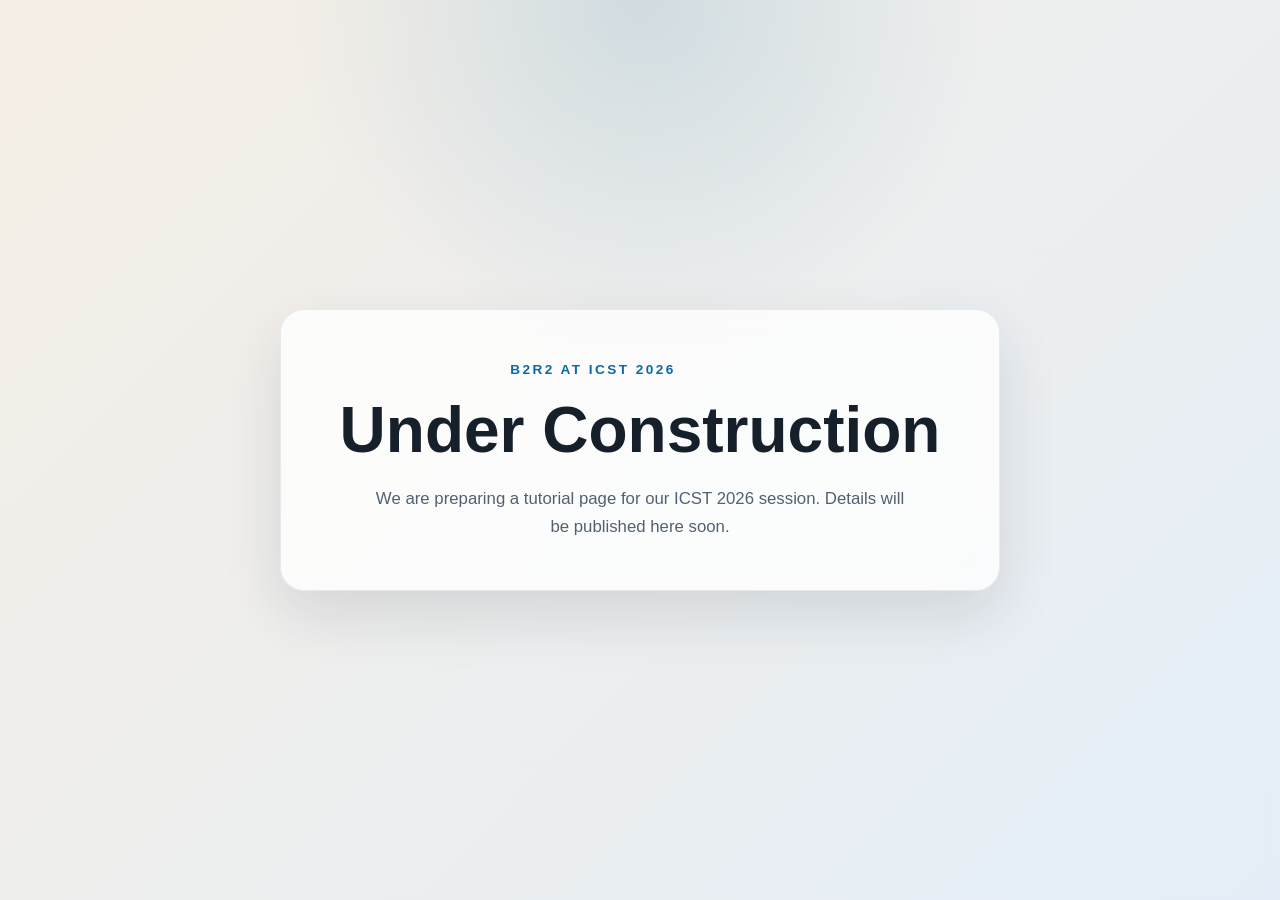
==== tutorial-icst2026/index.html @ 4847fc71 "Add empty ICST2026 tutorial page" ====
<!DOCTYPE html>
<html lang="en">

  <head>
    <meta charset="utf-8" />
    <meta name="viewport" content="width=device-width, initial-scale=1" />
    <meta name="description" content="Information about the B2R2 tutorial session at ICST 2026 will be available soon." />
    <title>ICST 2026 Tutorial | B2R2</title>
    <link rel="canonical" href="https://b2r2.org/tutorial-icst2026/" />
    <style>
      :root {
        color-scheme: light;
        --bg-start: #f6efe5;
        --bg-end: #e4eef8;
        --text-main: #16202b;
        --text-muted: #526171;
        --panel: rgba(255, 255, 255, 0.78);
        --panel-border: rgba(22, 32, 43, 0.08);
        --accent: #0b6aa2;
      }

      * {
        box-sizing: border-box;
      }

      body {
        margin: 0;
        min-height: 100vh;
        display: grid;
        place-items: center;
        padding: 24px;
        font-family: "Segoe UI", Tahoma, Geneva, Verdana, sans-serif;
        color: var(--text-main);
        background:
          radial-gradient(circle at top, rgba(11, 106, 162, 0.14), transparent 32%),
          linear-gradient(135deg, var(--bg-start), var(--bg-end));
      }

      main {
        width: min(100%, 720px);
        padding: 48px 40px;
        border: 1px solid var(--panel-border);
        border-radius: 24px;
        background: var(--panel);
        backdrop-filter: blur(10px);
        box-shadow: 0 24px 60px rgba(22, 32, 43, 0.12);
        text-align: center;
      }

      .eyebrow {
        margin: 0 0 16px;
        font-size: 0.85rem;
        font-weight: 700;
        letter-spacing: 0.18em;
        text-transform: uppercase;
        color: var(--accent);
      }

      h1 {
        margin: 0;
        font-size: clamp(2.25rem, 6vw, 4rem);
        line-height: 1.05;
      }

      p {
        margin: 20px auto 0;
        max-width: 34rem;
        font-size: 1.05rem;
        line-height: 1.7;
        color: var(--text-muted);
      }
    </style>
  </head>

  <body>
    <main>
      <p class="eyebrow">B2R2 at ICST 2026</p>
      <h1>Under Construction</h1>
      <p>
        We are preparing a tutorial page for our ICST 2026 session.
        Details will be published here soon.
      </p>
    </main>
  </body>

</html>
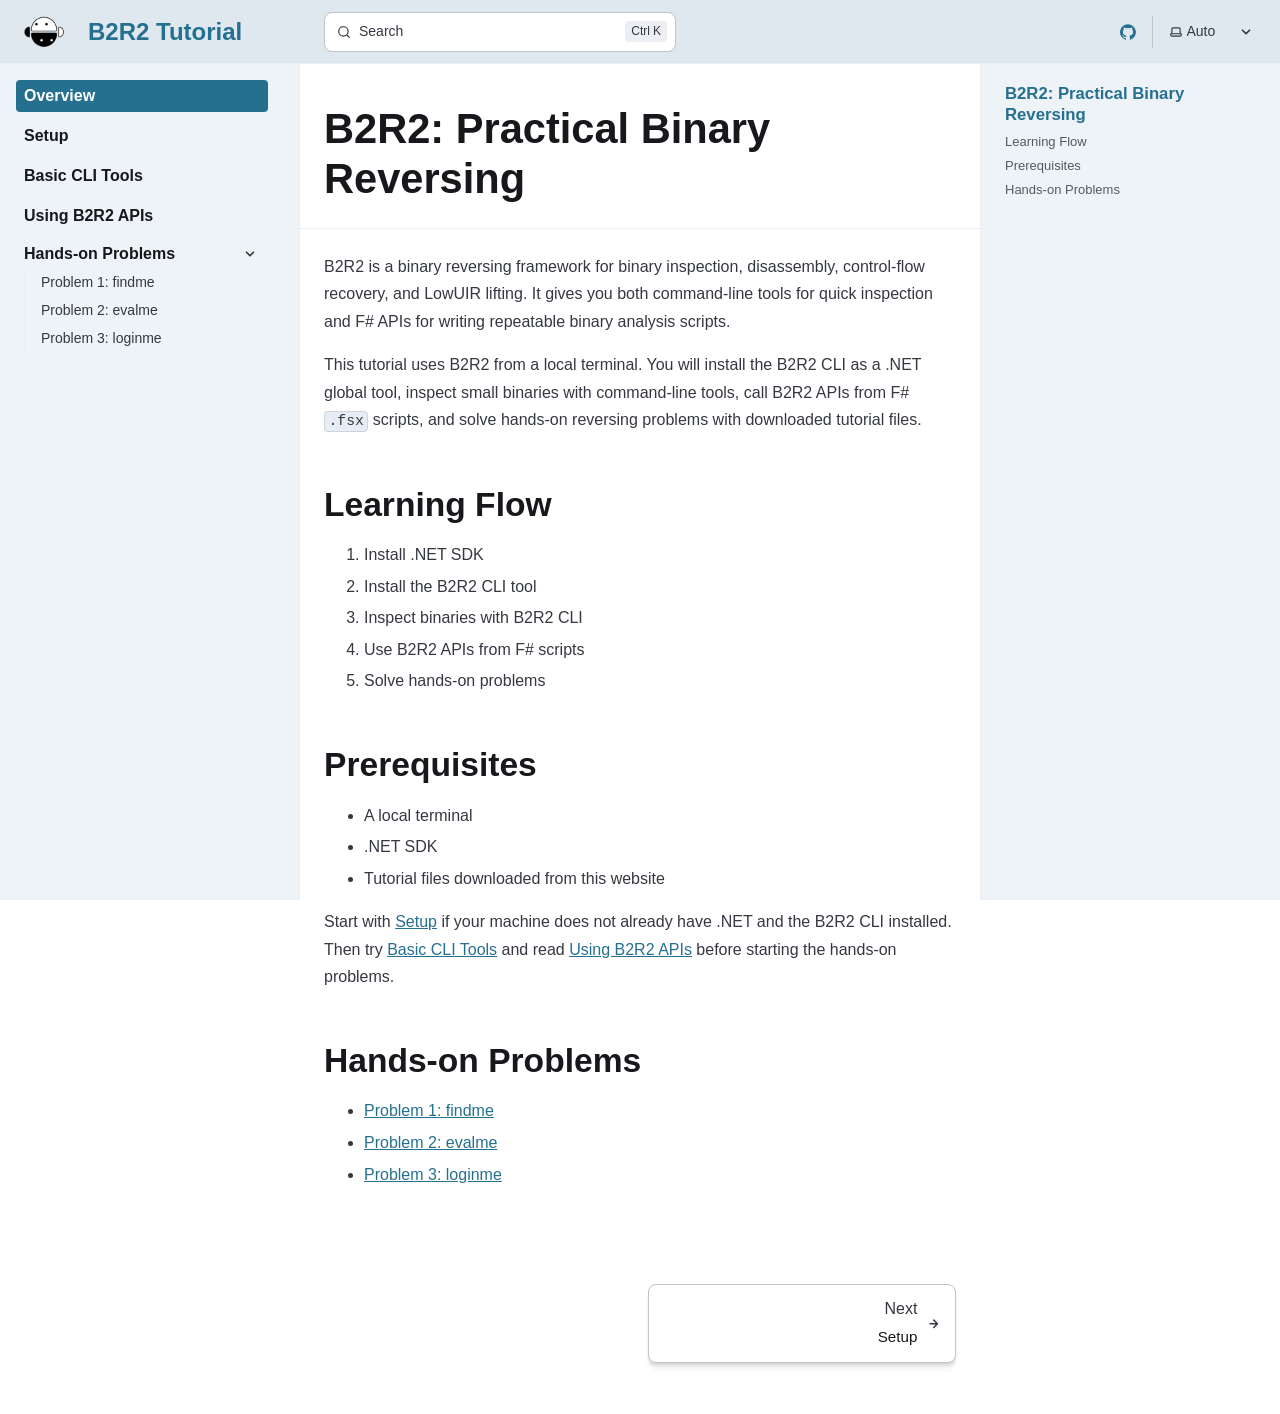
==== commit a33072e4: "Publish ICST2026 tutorial page" ====
--- a/tutorial-icst2026/index.html
+++ b/tutorial-icst2026/index.html
@@ -1,86 +1,254 @@
-<!DOCTYPE html>
-<html lang="en">
-
-  <head>
-    <meta charset="utf-8" />
-    <meta name="viewport" content="width=device-width, initial-scale=1" />
-    <meta name="description" content="Information about the B2R2 tutorial session at ICST 2026 will be available soon." />
-    <title>ICST 2026 Tutorial | B2R2</title>
-    <link rel="canonical" href="https://b2r2.org/tutorial-icst2026/" />
-    <style>
-      :root {
-        color-scheme: light;
-        --bg-start: #f6efe5;
-        --bg-end: #e4eef8;
-        --text-main: #16202b;
-        --text-muted: #526171;
-        --panel: rgba(255, 255, 255, 0.78);
-        --panel-border: rgba(22, 32, 43, 0.08);
-        --accent: #0b6aa2;
-      }
-
-      * {
-        box-sizing: border-box;
-      }
-
-      body {
-        margin: 0;
-        min-height: 100vh;
-        display: grid;
-        place-items: center;
-        padding: 24px;
-        font-family: "Segoe UI", Tahoma, Geneva, Verdana, sans-serif;
-        color: var(--text-main);
-        background:
-          radial-gradient(circle at top, rgba(11, 106, 162, 0.14), transparent 32%),
-          linear-gradient(135deg, var(--bg-start), var(--bg-end));
-      }
-
-      main {
-        width: min(100%, 720px);
-        padding: 48px 40px;
-        border: 1px solid var(--panel-border);
-        border-radius: 24px;
-        background: var(--panel);
-        backdrop-filter: blur(10px);
-        box-shadow: 0 24px 60px rgba(22, 32, 43, 0.12);
-        text-align: center;
-      }
-
-      .eyebrow {
-        margin: 0 0 16px;
-        font-size: 0.85rem;
-        font-weight: 700;
-        letter-spacing: 0.18em;
-        text-transform: uppercase;
-        color: var(--accent);
-      }
-
-      h1 {
-        margin: 0;
-        font-size: clamp(2.25rem, 6vw, 4rem);
-        line-height: 1.05;
-      }
-
-      p {
-        margin: 20px auto 0;
-        max-width: 34rem;
-        font-size: 1.05rem;
-        line-height: 1.7;
-        color: var(--text-muted);
-      }
-    </style>
-  </head>
-
-  <body>
-    <main>
-      <p class="eyebrow">B2R2 at ICST 2026</p>
-      <h1>Under Construction</h1>
-      <p>
-        We are preparing a tutorial page for our ICST 2026 session.
-        Details will be published here soon.
-      </p>
-    </main>
-  </body>
-
-</html>
+<!DOCTYPE html><html lang="en" dir="ltr" data-theme="dark" data-has-toc data-has-sidebar class="astro-bguv2lll"> <head><meta charset="utf-8"/><meta name="viewport" content="width=device-width, initial-scale=1"/><title>B2R2: Practical Binary Reversing | B2R2 Tutorial</title><link rel="canonical" href="https://b2r2.org/tutorial-icst2026/"/><link rel="sitemap" href="/tutorial-icst2026/sitemap-index.xml"/><script>
+            (() => {
+              let ticking = false;
+              let tocObserver;
+              let suppressTocMutation = false;
+              let tocStepTimer;
+
+              const getToc = () => document.querySelector('.right-sidebar-panel starlight-toc');
+
+              const syncTocTitle = (toc) => {
+                const pageTitle = document.getElementById('_top')?.textContent?.trim();
+                const topLinkText = toc.querySelector('a[href="#_top"] span');
+                if (pageTitle && topLinkText) {
+                  topLinkText.textContent = pageTitle;
+                }
+              };
+
+              const setCurrentTocLink = (links, nextCurrent) => {
+                if (!nextCurrent) return;
+                suppressTocMutation = true;
+                links.forEach((link) => {
+                  if (link === nextCurrent) {
+                    if (link.getAttribute('aria-current') !== 'true') {
+                      link.setAttribute('aria-current', 'true');
+                    }
+                  } else if (link.hasAttribute('aria-current')) {
+                    link.removeAttribute('aria-current');
+                  }
+                });
+                requestAnimationFrame(() => {
+                  suppressTocMutation = false;
+                });
+              };
+
+              const getLinkTarget = (link) => {
+                const href = link.getAttribute('href');
+                if (!href || !href.startsWith('#')) return null;
+
+                try {
+                  return document.getElementById(decodeURIComponent(href.slice(1)));
+                } catch {
+                  return document.getElementById(href.slice(1));
+                }
+              };
+
+              const findCurrentSectionLink = (topLink, sectionLinks) => {
+                let current = topLink;
+                const activationLine = Math.min(160, window.innerHeight * 0.28);
+
+                for (const link of sectionLinks) {
+                  const target = getLinkTarget(link);
+                  if (!target) continue;
+                  if (target.getBoundingClientRect().top <= activationLine) {
+                    current = link;
+                  } else {
+                    break;
+                  }
+                }
+
+                return current;
+              };
+
+              const keepTocProgressSequential = (orderedLinks, desiredLink) => {
+                if (!desiredLink) return { link: desiredLink, stepped: false };
+
+                const currentLink = orderedLinks.find((link) => link.getAttribute('aria-current') === 'true');
+                if (!currentLink) return { link: desiredLink, stepped: false };
+
+                const currentIndex = orderedLinks.indexOf(currentLink);
+                const desiredIndex = orderedLinks.indexOf(desiredLink);
+                if (currentIndex === -1 || desiredIndex === -1) return { link: desiredLink, stepped: false };
+
+                const distance = desiredIndex - currentIndex;
+                if (Math.abs(distance) <= 1) return { link: desiredLink, stepped: false };
+
+                return {
+                  link: orderedLinks[currentIndex + Math.sign(distance)],
+                  stepped: true
+                };
+              };
+
+              const normalizeTocCurrent = () => {
+                ticking = false;
+
+                const doc = document.documentElement;
+                const nearPageTop = window.scrollY <= 8;
+                const nearPageEnd = window.scrollY + window.innerHeight >= doc.scrollHeight - 8;
+
+                const toc = getToc();
+                if (!toc) return;
+                observeToc();
+
+                syncTocTitle(toc);
+
+                const links = Array.from(toc.querySelectorAll('a[href^="#"]'));
+                if (links.length === 0) return;
+
+                const visibleLinks = links.filter((link) => link.offsetParent !== null);
+                const topLink = links.find((link) => link.getAttribute('href') === '#_top');
+                const sectionLinks = visibleLinks.filter((link) => link.getAttribute('href') !== '#_top');
+
+                const orderedLinks = topLink ? [topLink, ...sectionLinks] : sectionLinks;
+
+                let nextCurrent = findCurrentSectionLink(topLink, sectionLinks);
+                if (nearPageTop) {
+                  nextCurrent = topLink;
+                } else if (nearPageEnd) {
+                  nextCurrent = sectionLinks[sectionLinks.length - 1];
+                }
+
+                const sequentialCurrent = keepTocProgressSequential(orderedLinks, nextCurrent);
+                setCurrentTocLink(links, sequentialCurrent.link);
+
+                if (sequentialCurrent.stepped) {
+                  window.clearTimeout(tocStepTimer);
+                  tocStepTimer = window.setTimeout(scheduleTocUpdate, 120);
+                }
+              };
+
+              const scheduleTocUpdate = () => {
+                if (ticking) return;
+                ticking = true;
+                requestAnimationFrame(normalizeTocCurrent);
+              };
+
+              const observeToc = () => {
+                const toc = getToc();
+                if (!toc || tocObserver) return;
+
+                tocObserver = new MutationObserver(() => {
+                  if (!suppressTocMutation) {
+                    scheduleTocUpdate();
+                  }
+                });
+                tocObserver.observe(toc, {
+                  attributes: true,
+                  attributeFilter: ['aria-current'],
+                  subtree: true
+                });
+              };
+
+              window.addEventListener('scroll', scheduleTocUpdate, { passive: true });
+              window.addEventListener('resize', scheduleTocUpdate);
+              window.addEventListener('load', () => {
+                observeToc();
+                scheduleTocUpdate();
+              });
+              document.addEventListener('DOMContentLoaded', () => {
+                observeToc();
+                scheduleTocUpdate();
+              });
+            })();
+          </script><link rel="shortcut icon" href="/tutorial-icst2026/favicon.svg" type="image/svg+xml"/><meta name="generator" content="Astro v6.3.3"/><meta name="generator" content="Starlight v0.39.2"/><meta property="og:title" content="B2R2: Practical Binary Reversing"/><meta property="og:type" content="article"/><meta property="og:url" content="https://b2r2.org/tutorial-icst2026/"/><meta property="og:locale" content="en"/><meta property="og:description" content="Practical binary reversing with B2R2"/><meta property="og:site_name" content="B2R2 Tutorial"/><meta name="twitter:card" content="summary_large_image"/><meta name="description" content="Practical binary reversing with B2R2"/><script>
+	window.StarlightThemeProvider = (() => {
+		const storedTheme =
+			typeof localStorage !== 'undefined' && localStorage.getItem('starlight-theme');
+		const theme =
+			storedTheme ||
+			(window.matchMedia('(prefers-color-scheme: light)').matches ? 'light' : 'dark');
+		document.documentElement.dataset.theme = theme === 'light' ? 'light' : 'dark';
+		return {
+			updatePickers(theme = storedTheme || 'auto') {
+				document.querySelectorAll('starlight-theme-select').forEach((picker) => {
+					const select = picker.querySelector('select');
+					if (select) select.value = theme;
+					/** @type {HTMLTemplateElement | null} */
+					const tmpl = document.querySelector(`#theme-icons`);
+					const newIcon = tmpl && tmpl.content.querySelector('.' + theme);
+					if (newIcon) {
+						const oldIcon = picker.querySelector('svg.label-icon');
+						if (oldIcon) {
+							oldIcon.replaceChildren(...newIcon.cloneNode(true).childNodes);
+						}
+					}
+				});
+			},
+		};
+	})();
+</script><template id="theme-icons"><svg aria-hidden="true" class="light astro-c6vsoqas" width="16" height="16" viewBox="0 0 24 24" fill="currentColor" style="--sl-icon-size: 1em;"><path d="M5 12a1 1 0 0 0-1-1H3a1 1 0 0 0 0 2h1a1 1 0 0 0 1-1Zm.64 5-.71.71a1 1 0 0 0 0 1.41 1 1 0 0 0 1.41 0l.71-.71A1 1 0 0 0 5.64 17ZM12 5a1 1 0 0 0 1-1V3a1 1 0 0 0-2 0v1a1 1 0 0 0 1 1Zm5.66 2.34a1 1 0 0 0 .7-.29l.71-.71a1 1 0 1 0-1.41-1.41l-.66.71a1 1 0 0 0 0 1.41 1 1 0 0 0 .66.29Zm-12-.29a1 1 0 0 0 1.41 0 1 1 0 0 0 0-1.41l-.71-.71a1.004 1.004 0 1 0-1.43 1.41l.73.71ZM21 11h-1a1 1 0 0 0 0 2h1a1 1 0 0 0 0-2Zm-2.64 6A1 1 0 0 0 17 18.36l.71.71a1 1 0 0 0 1.41 0 1 1 0 0 0 0-1.41l-.76-.66ZM12 6.5a5.5 5.5 0 1 0 5.5 5.5A5.51 5.51 0 0 0 12 6.5Zm0 9a3.5 3.5 0 1 1 0-7 3.5 3.5 0 0 1 0 7Zm0 3.5a1 1 0 0 0-1 1v1a1 1 0 0 0 2 0v-1a1 1 0 0 0-1-1Z"/></svg><svg aria-hidden="true" class="dark astro-c6vsoqas" width="16" height="16" viewBox="0 0 24 24" fill="currentColor" style="--sl-icon-size: 1em;"><path d="M21.64 13a1 1 0 0 0-1.05-.14 8.049 8.049 0 0 1-3.37.73 8.15 8.15 0 0 1-8.14-8.1 8.59 8.59 0 0 1 .25-2A1 1 0 0 0 8 2.36a10.14 10.14 0 1 0 14 11.69 1 1 0 0 0-.36-1.05Zm-9.5 6.69A8.14 8.14 0 0 1 7.08 5.22v.27a10.15 10.15 0 0 0 10.14 10.14 9.784 9.784 0 0 0 2.1-.22 8.11 8.11 0 0 1-7.18 4.32v-.04Z"/></svg><svg aria-hidden="true" class="auto astro-c6vsoqas" width="16" height="16" viewBox="0 0 24 24" fill="currentColor" style="--sl-icon-size: 1em;"><path d="M21 14h-1V7a3 3 0 0 0-3-3H7a3 3 0 0 0-3 3v7H3a1 1 0 0 0-1 1v2a3 3 0 0 0 3 3h14a3 3 0 0 0 3-3v-2a1 1 0 0 0-1-1ZM6 7a1 1 0 0 1 1-1h10a1 1 0 0 1 1 1v7H6V7Zm14 10a1 1 0 0 1-1 1H5a1 1 0 0 1-1-1v-1h16v1Z"/></svg></template><link rel="stylesheet" href="/tutorial-icst2026/_astro/print.DNXP8c50.css" media="print"><link rel="stylesheet" href="/tutorial-icst2026/_astro/common.BD2IZEV5.css"><script type="module" src="/tutorial-icst2026/_astro/page.B_tncCx8.js"></script></head> <body class="astro-bguv2lll"> <a href="#_top" class="astro-7q3lir66">Skip to content</a> <div class="page sl-flex astro-vrdttmbt"> <header class="header astro-vrdttmbt"><div class="header astro-kmkmnagf"> <div class="title-wrapper sl-flex astro-kmkmnagf"> <a href="/tutorial-icst2026/" class="site-title sl-flex astro-m46x6ez3">  <img class="astro-m46x6ez3" alt="B2R2 logo" src="/tutorial-icst2026/_astro/b2r2-240x240.DTaXsLfQ.png" width="240" height="240">  <span class="astro-m46x6ez3" translate="no"> B2R2 Tutorial </span> </a> </div> <div class="sl-flex print:hidden astro-kmkmnagf"> <site-search class="astro-kmkmnagf astro-v37mnknz" data-translations="{&quot;placeholder&quot;:&quot;Search&quot;}"> <button data-open-modal disabled aria-label="Search" aria-keyshortcuts="Control+K" class="astro-v37mnknz"> <svg aria-hidden="true" class="astro-v37mnknz astro-c6vsoqas" width="16" height="16" viewBox="0 0 24 24" fill="currentColor" style="--sl-icon-size: 1em;"><path d="M21.71 20.29 18 16.61A9 9 0 1 0 16.61 18l3.68 3.68a.999.999 0 0 0 1.42 0 1 1 0 0 0 0-1.39ZM11 18a7 7 0 1 1 0-14 7 7 0 0 1 0 14Z"/></svg> <span class="sl-hidden md:sl-block astro-v37mnknz" aria-hidden="true">Search</span> <kbd class="sl-hidden md:sl-flex astro-v37mnknz" style="display: none;"> <kbd class="astro-v37mnknz">Ctrl</kbd><kbd class="astro-v37mnknz">K</kbd> </kbd> </button> <dialog style="padding:0" aria-label="Search" class="astro-v37mnknz"> <div class="dialog-frame sl-flex astro-v37mnknz">  <button data-close-modal class="sl-flex md:sl-hidden astro-v37mnknz"> Cancel </button> <div class="search-container astro-v37mnknz"> <div id="starlight__search" class="astro-v37mnknz"></div> </div> </div> </dialog> </site-search>  <script>
+	(() => {
+		const openBtn = document.querySelector('button[data-open-modal]');
+		const shortcut = openBtn?.querySelector('kbd');
+		if (!openBtn || !(shortcut instanceof HTMLElement)) return;
+		const platformKey = shortcut.querySelector('kbd');
+		if (platformKey && /(Mac|iPhone|iPod|iPad)/i.test(navigator.platform)) {
+			platformKey.textContent = '⌘';
+			openBtn.setAttribute('aria-keyshortcuts', 'Meta+K');
+		}
+		shortcut.style.display = '';
+	})();
+</script> <script type="module" src="/tutorial-icst2026/_astro/Search.astro_astro_type_script_index_0_lang.DRrH9zrU.js"></script>  </div> <div class="sl-hidden md:sl-flex print:hidden right-group astro-kmkmnagf"> <div class="sl-flex social-icons astro-kmkmnagf"> <a href="https://github.com/B2R2-org/B2R2" rel="me" class="sl-flex astro-wy4te6ga"><span class="sr-only astro-wy4te6ga">B2R2 on GitHub</span><svg aria-hidden="true" class="astro-wy4te6ga astro-c6vsoqas" width="16" height="16" viewBox="0 0 24 24" fill="currentColor" style="--sl-icon-size: 1em;"><path d="M12 .3a12 12 0 0 0-3.8 23.38c.6.12.83-.26.83-.57L9 21.07c-3.34.72-4.04-1.61-4.04-1.61-.55-1.39-1.34-1.76-1.34-1.76-1.08-.74.09-.73.09-.73 1.2.09 1.83 1.24 1.83 1.24 1.08 1.83 2.81 1.3 3.5 1 .1-.78.42-1.31.76-1.61-2.67-.3-5.47-1.33-5.47-5.93 0-1.31.47-2.38 1.24-3.22-.14-.3-.54-1.52.1-3.18 0 0 1-.32 3.3 1.23a11.5 11.5 0 0 1 6 0c2.28-1.55 3.29-1.23 3.29-1.23.64 1.66.24 2.88.12 3.18a4.65 4.65 0 0 1 1.23 3.22c0 4.61-2.8 5.63-5.48 5.92.42.36.81 1.1.81 2.22l-.01 3.29c0 .31.2.69.82.57A12 12 0 0 0 12 .3Z"/></svg></a> </div> <starlight-theme-select>  <label style="--sl-select-width: 6.25em" class="astro-4yphtoen"> <span class="sr-only astro-4yphtoen">Select theme</span> <svg aria-hidden="true" class="icon label-icon astro-4yphtoen astro-c6vsoqas" width="16" height="16" viewBox="0 0 24 24" fill="currentColor" style="--sl-icon-size: 1em;"><path d="M21 14h-1V7a3 3 0 0 0-3-3H7a3 3 0 0 0-3 3v7H3a1 1 0 0 0-1 1v2a3 3 0 0 0 3 3h14a3 3 0 0 0 3-3v-2a1 1 0 0 0-1-1ZM6 7a1 1 0 0 1 1-1h10a1 1 0 0 1 1 1v7H6V7Zm14 10a1 1 0 0 1-1 1H5a1 1 0 0 1-1-1v-1h16v1Z"/></svg> <select autocomplete="off" class="astro-4yphtoen"> <option value="dark" class="astro-4yphtoen">Dark</option><option value="light" class="astro-4yphtoen">Light</option><option value="auto" selected class="astro-4yphtoen">Auto</option> </select> <svg aria-hidden="true" class="icon caret astro-4yphtoen astro-c6vsoqas" width="16" height="16" viewBox="0 0 24 24" fill="currentColor" style="--sl-icon-size: 1em;"><path d="M17 9.17a1 1 0 0 0-1.41 0L12 12.71 8.46 9.17a1 1 0 1 0-1.41 1.42l4.24 4.24a1.002 1.002 0 0 0 1.42 0L17 10.59a1.002 1.002 0 0 0 0-1.42Z"/></svg> </label> </starlight-theme-select>  <script>
+	StarlightThemeProvider.updatePickers();
+</script> <script type="module">const r="starlight-theme",o=e=>e==="auto"||e==="dark"||e==="light"?e:"auto",c=()=>o(typeof localStorage<"u"&&localStorage.getItem(r));function n(e){typeof localStorage<"u"&&localStorage.setItem(r,e==="light"||e==="dark"?e:"")}const l=()=>matchMedia("(prefers-color-scheme: light)").matches?"light":"dark";function t(e){StarlightThemeProvider.updatePickers(e),document.documentElement.dataset.theme=e==="auto"?l():e,n(e)}matchMedia("(prefers-color-scheme: light)").addEventListener("change",()=>{c()==="auto"&&t("auto")});class s extends HTMLElement{constructor(){super(),t(c()),this.querySelector("select")?.addEventListener("change",a=>{a.currentTarget instanceof HTMLSelectElement&&t(o(a.currentTarget.value))})}}customElements.define("starlight-theme-select",s);</script> <script type="module">class s extends HTMLElement{constructor(){super();const e=this.querySelector("select");e&&(e.addEventListener("change",t=>{t.currentTarget instanceof HTMLSelectElement&&(window.location.pathname=t.currentTarget.value)}),window.addEventListener("pageshow",t=>{if(!t.persisted)return;const n=e.querySelector("option[selected]")?.index;n!==e.selectedIndex&&(e.selectedIndex=n??0)}))}}customElements.define("starlight-lang-select",s);</script> </div> </div></header> <nav class="sidebar print:hidden astro-vrdttmbt" aria-label="Main"> <starlight-menu-button class="print:hidden astro-jif73yzw"> <button aria-expanded="false" aria-label="Menu" aria-controls="starlight__sidebar" class="sl-flex md:sl-hidden astro-jif73yzw"> <svg aria-hidden="true" class="open-menu astro-jif73yzw astro-c6vsoqas" width="16" height="16" viewBox="0 0 24 24" fill="currentColor" style="--sl-icon-size: 1em;"><path d="M3 8h18a1 1 0 1 0 0-2H3a1 1 0 0 0 0 2Zm18 8H3a1 1 0 0 0 0 2h18a1 1 0 0 0 0-2Zm0-5H3a1 1 0 0 0 0 2h18a1 1 0 0 0 0-2Z"/></svg> <svg aria-hidden="true" class="close-menu astro-jif73yzw astro-c6vsoqas" width="16" height="16" viewBox="0 0 24 24" fill="currentColor" style="--sl-icon-size: 1em;"><path d="m13.41 12 6.3-6.29a1.004 1.004 0 1 0-1.42-1.42L12 10.59l-6.29-6.3a1.004 1.004 0 0 0-1.42 1.42l6.3 6.29-6.3 6.29a1 1 0 0 0 0 1.42.998.998 0 0 0 1.42 0l6.29-6.3 6.29 6.3a.999.999 0 0 0 1.42 0 1 1 0 0 0 0-1.42L13.41 12Z"/></svg> </button> </starlight-menu-button> <script type="module">class s extends HTMLElement{constructor(){super(),this.btn=this.querySelector("button"),this.btn.addEventListener("click",()=>this.toggleExpanded());const t=this.closest("nav");t&&t.addEventListener("keyup",e=>this.closeOnEscape(e))}setExpanded(t){this.setAttribute("aria-expanded",String(t)),document.body.toggleAttribute("data-mobile-menu-expanded",t)}toggleExpanded(){this.setExpanded(this.getAttribute("aria-expanded")!=="true")}closeOnEscape(t){t.code==="Escape"&&(this.setExpanded(!1),this.btn.focus())}}customElements.define("starlight-menu-button",s);</script>  <div id="starlight__sidebar" class="sidebar-pane astro-vrdttmbt"> <div class="sidebar-content sl-flex astro-vrdttmbt"> <sl-sidebar-state-persist data-hash="0eahqw7" class="astro-kku4brbg"> <script aria-hidden="true">
+		(() => {
+			try {
+				if (!matchMedia('(min-width: 50em)').matches) return;
+				/** @type {HTMLElement | null} */
+				const target = document.querySelector('sl-sidebar-state-persist');
+				const state = JSON.parse(sessionStorage.getItem('sl-sidebar-state') || '0');
+				if (!target || !state || target.dataset.hash !== state.hash) return;
+				window._starlightScrollRestore = state.scroll;
+				customElements.define(
+					'sl-sidebar-restore',
+					class SidebarRestore extends HTMLElement {
+						connectedCallback() {
+							try {
+								const idx = parseInt(this.dataset.index || '');
+								const details = this.closest('details');
+								if (details && typeof state.open[idx] === 'boolean') details.open = state.open[idx];
+							} catch {}
+						}
+					}
+				);
+			} catch {}
+		})();
+	</script>  <ul class="top-level astro-3ii7xxms"> <li class="astro-3ii7xxms"> <a href="/tutorial-icst2026/" aria-current="page" class="large astro-3ii7xxms"> <span class="astro-3ii7xxms">Overview</span>  </a> </li><li class="astro-3ii7xxms"> <a href="/tutorial-icst2026/setup/" class="large astro-3ii7xxms"> <span class="astro-3ii7xxms">Setup</span>  </a> </li><li class="astro-3ii7xxms"> <a href="/tutorial-icst2026/cli-tools/" class="large astro-3ii7xxms"> <span class="astro-3ii7xxms">Basic CLI Tools</span>  </a> </li><li class="astro-3ii7xxms"> <a href="/tutorial-icst2026/api-scripting/" class="large astro-3ii7xxms"> <span class="astro-3ii7xxms">Using B2R2 APIs</span>  </a> </li><li class="astro-3ii7xxms"> <details open class="astro-3ii7xxms"> <summary class="astro-3ii7xxms"> <span class="group-label astro-3ii7xxms"> <span class="large astro-3ii7xxms">Hands-on Problems</span>  </span> <svg aria-hidden="true" class="caret astro-3ii7xxms astro-c6vsoqas" width="16" height="16" viewBox="0 0 24 24" fill="currentColor" style="--sl-icon-size: 1.25rem;"><path d="m14.83 11.29-4.24-4.24a1 1 0 1 0-1.42 1.41L12.71 12l-3.54 3.54a1 1 0 0 0 0 1.41 1 1 0 0 0 .71.29 1 1 0 0 0 .71-.29l4.24-4.24a1.002 1.002 0 0 0 0-1.42Z"/></svg> </summary> <sl-sidebar-restore data-index="0"></sl-sidebar-restore> <ul class="astro-3ii7xxms"> <li class="astro-3ii7xxms"> <a href="/tutorial-icst2026/problems/findme/" class="astro-3ii7xxms"> <span class="astro-3ii7xxms">Problem 1: findme</span>  </a> </li><li class="astro-3ii7xxms"> <a href="/tutorial-icst2026/problems/evalme/" class="astro-3ii7xxms"> <span class="astro-3ii7xxms">Problem 2: evalme</span>  </a> </li><li class="astro-3ii7xxms"> <a href="/tutorial-icst2026/problems/loginme/" class="astro-3ii7xxms"> <span class="astro-3ii7xxms">Problem 3: loginme</span>  </a> </li> </ul> </details> </li> </ul>  <script aria-hidden="true">
+		(() => {
+			const scroller = document.getElementById('starlight__sidebar');
+			if (!window._starlightScrollRestore || !scroller) return;
+			scroller.scrollTop = window._starlightScrollRestore;
+			delete window._starlightScrollRestore;
+		})();
+	</script> </sl-sidebar-state-persist> <div class="md:sl-hidden"> <div class="mobile-preferences sl-flex astro-wu23bvmt"> <div class="social-icons astro-wu23bvmt"> <a href="https://github.com/B2R2-org/B2R2" rel="me" class="sl-flex astro-wy4te6ga"><span class="sr-only astro-wy4te6ga">B2R2 on GitHub</span><svg aria-hidden="true" class="astro-wy4te6ga astro-c6vsoqas" width="16" height="16" viewBox="0 0 24 24" fill="currentColor" style="--sl-icon-size: 1em;"><path d="M12 .3a12 12 0 0 0-3.8 23.38c.6.12.83-.26.83-.57L9 21.07c-3.34.72-4.04-1.61-4.04-1.61-.55-1.39-1.34-1.76-1.34-1.76-1.08-.74.09-.73.09-.73 1.2.09 1.83 1.24 1.83 1.24 1.08 1.83 2.81 1.3 3.5 1 .1-.78.42-1.31.76-1.61-2.67-.3-5.47-1.33-5.47-5.93 0-1.31.47-2.38 1.24-3.22-.14-.3-.54-1.52.1-3.18 0 0 1-.32 3.3 1.23a11.5 11.5 0 0 1 6 0c2.28-1.55 3.29-1.23 3.29-1.23.64 1.66.24 2.88.12 3.18a4.65 4.65 0 0 1 1.23 3.22c0 4.61-2.8 5.63-5.48 5.92.42.36.81 1.1.81 2.22l-.01 3.29c0 .31.2.69.82.57A12 12 0 0 0 12 .3Z"/></svg></a> </div> <starlight-theme-select>  <label style="--sl-select-width: 6.25em" class="astro-4yphtoen"> <span class="sr-only astro-4yphtoen">Select theme</span> <svg aria-hidden="true" class="icon label-icon astro-4yphtoen astro-c6vsoqas" width="16" height="16" viewBox="0 0 24 24" fill="currentColor" style="--sl-icon-size: 1em;"><path d="M21 14h-1V7a3 3 0 0 0-3-3H7a3 3 0 0 0-3 3v7H3a1 1 0 0 0-1 1v2a3 3 0 0 0 3 3h14a3 3 0 0 0 3-3v-2a1 1 0 0 0-1-1ZM6 7a1 1 0 0 1 1-1h10a1 1 0 0 1 1 1v7H6V7Zm14 10a1 1 0 0 1-1 1H5a1 1 0 0 1-1-1v-1h16v1Z"/></svg> <select autocomplete="off" class="astro-4yphtoen"> <option value="dark" class="astro-4yphtoen">Dark</option><option value="light" class="astro-4yphtoen">Light</option><option value="auto" selected class="astro-4yphtoen">Auto</option> </select> <svg aria-hidden="true" class="icon caret astro-4yphtoen astro-c6vsoqas" width="16" height="16" viewBox="0 0 24 24" fill="currentColor" style="--sl-icon-size: 1em;"><path d="M17 9.17a1 1 0 0 0-1.41 0L12 12.71 8.46 9.17a1 1 0 1 0-1.41 1.42l4.24 4.24a1.002 1.002 0 0 0 1.42 0L17 10.59a1.002 1.002 0 0 0 0-1.42Z"/></svg> </label> </starlight-theme-select>  <script>
+	StarlightThemeProvider.updatePickers();
+</script>   </div> </div> </div> </div> </nav> <div class="main-frame astro-vrdttmbt">  <script type="module">const a=document.getElementById("starlight__sidebar"),n=a?.querySelector("sl-sidebar-state-persist"),o="sl-sidebar-state",i=()=>{let t=[];const e=n?.dataset.hash||"";try{const s=sessionStorage.getItem(o),r=JSON.parse(s||"{}");Array.isArray(r.open)&&r.hash===e&&(t=r.open)}catch{}return{hash:e,open:t,scroll:a?.scrollTop||0}},c=t=>{try{sessionStorage.setItem(o,JSON.stringify(t))}catch{}},d=()=>c(i()),l=(t,e)=>{const s=i();s.open[e]=t,c(s)};n?.addEventListener("click",t=>{if(!(t.target instanceof Element))return;const e=t.target.closest("summary")?.closest("details");if(!e)return;const s=e.querySelector("sl-sidebar-restore"),r=parseInt(s?.dataset.index||"");isNaN(r)||l(!e.open,r)});addEventListener("visibilitychange",()=>{document.visibilityState==="hidden"&&d()});addEventListener("pageHide",d);</script> <div class="lg:sl-flex astro-67yu43on"> <aside class="right-sidebar-container print:hidden astro-67yu43on"> <div class="right-sidebar astro-67yu43on"> <div class="lg:sl-hidden astro-pb3aqygn"><mobile-starlight-toc data-min-h="2" data-max-h="3" class="astro-doynk5tl"><nav aria-labelledby="starlight__on-this-page--mobile" class="astro-doynk5tl"><details id="starlight__mobile-toc" class="astro-doynk5tl"><summary id="starlight__on-this-page--mobile" class="sl-flex astro-doynk5tl"><span class="toggle sl-flex astro-doynk5tl">On this page<svg aria-hidden="true" class="caret astro-doynk5tl astro-c6vsoqas" width="16" height="16" viewBox="0 0 24 24" fill="currentColor" style="--sl-icon-size: 1rem;"><path d="m14.83 11.29-4.24-4.24a1 1 0 1 0-1.42 1.41L12.71 12l-3.54 3.54a1 1 0 0 0 0 1.41 1 1 0 0 0 .71.29 1 1 0 0 0 .71-.29l4.24-4.24a1.002 1.002 0 0 0 0-1.42Z"/></svg></span><span class="display-current astro-doynk5tl"></span></summary><div class="dropdown astro-doynk5tl"><ul class="isMobile astro-gnoq344e" style="--depth: 0;"> <li class="astro-gnoq344e" style="--depth: 0;"> <a href="#_top" class="astro-gnoq344e" style="--depth: 0;"> <span class="astro-gnoq344e" style="--depth: 0;">Overview</span> </a>  </li><li class="astro-gnoq344e" style="--depth: 0;"> <a href="#learning-flow" class="astro-gnoq344e" style="--depth: 0;"> <span class="astro-gnoq344e" style="--depth: 0;">Learning Flow</span> </a>  </li><li class="astro-gnoq344e" style="--depth: 0;"> <a href="#prerequisites" class="astro-gnoq344e" style="--depth: 0;"> <span class="astro-gnoq344e" style="--depth: 0;">Prerequisites</span> </a>  </li><li class="astro-gnoq344e" style="--depth: 0;"> <a href="#hands-on-problems" class="astro-gnoq344e" style="--depth: 0;"> <span class="astro-gnoq344e" style="--depth: 0;">Hands-on Problems</span> </a>  </li> </ul></div></details></nav></mobile-starlight-toc><script type="module" src="/tutorial-icst2026/_astro/MobileTableOfContents.astro_astro_type_script_index_0_lang.hwBsy0Mo.js"></script></div><div class="right-sidebar-panel sl-hidden lg:sl-block astro-pb3aqygn"><div class="sl-container astro-pb3aqygn"><starlight-toc data-min-h="2" data-max-h="3"><nav aria-labelledby="starlight__on-this-page"><h2 id="starlight__on-this-page">On this page</h2><ul class="astro-gnoq344e" style="--depth: 0;"> <li class="astro-gnoq344e" style="--depth: 0;"> <a href="#_top" class="astro-gnoq344e" style="--depth: 0;"> <span class="astro-gnoq344e" style="--depth: 0;">Overview</span> </a>  </li><li class="astro-gnoq344e" style="--depth: 0;"> <a href="#learning-flow" class="astro-gnoq344e" style="--depth: 0;"> <span class="astro-gnoq344e" style="--depth: 0;">Learning Flow</span> </a>  </li><li class="astro-gnoq344e" style="--depth: 0;"> <a href="#prerequisites" class="astro-gnoq344e" style="--depth: 0;"> <span class="astro-gnoq344e" style="--depth: 0;">Prerequisites</span> </a>  </li><li class="astro-gnoq344e" style="--depth: 0;"> <a href="#hands-on-problems" class="astro-gnoq344e" style="--depth: 0;"> <span class="astro-gnoq344e" style="--depth: 0;">Hands-on Problems</span> </a>  </li> </ul></nav></starlight-toc><script type="module" src="/tutorial-icst2026/_astro/TableOfContents.astro_astro_type_script_index_0_lang.FuRcXuRY.js"></script></div></div> </div> </aside> <div class="main-pane astro-67yu43on">  <main data-pagefind-body class="astro-bguv2lll" lang="en" dir="ltr">    <div class="content-panel astro-7nkwcw3z"> <div class="sl-container astro-7nkwcw3z"> <h1 id="_top" class="astro-j6tvhyss">B2R2: Practical Binary Reversing</h1> </div> </div> <div class="content-panel astro-7nkwcw3z"> <div class="sl-container astro-7nkwcw3z"> <div class="sl-markdown-content"> <p>B2R2 is a binary reversing framework for binary inspection, disassembly,
+control-flow recovery, and LowUIR lifting. It gives you both command-line tools
+for quick inspection and F# APIs for writing repeatable binary analysis scripts.</p>
+<p>This tutorial uses B2R2 from a local terminal. You will install the B2R2 CLI as a
+.NET global tool, inspect small binaries with command-line tools, call B2R2 APIs
+from F# <code dir="auto">.fsx</code> scripts, and solve hands-on reversing problems with downloaded
+tutorial files.</p>
+<div class="sl-heading-wrapper level-h2"><h2 id="learning-flow">Learning Flow</h2><a class="sl-anchor-link" href="#learning-flow"><span aria-hidden="true" class="sl-anchor-icon"><svg width="16" height="16" viewBox="0 0 24 24"><path fill="currentcolor" d="m12.11 15.39-3.88 3.88a2.52 2.52 0 0 1-3.5 0 2.47 2.47 0 0 1 0-3.5l3.88-3.88a1 1 0 0 0-1.42-1.42l-3.88 3.89a4.48 4.48 0 0 0 6.33 6.33l3.89-3.88a1 1 0 1 0-1.42-1.42Zm8.58-12.08a4.49 4.49 0 0 0-6.33 0l-3.89 3.88a1 1 0 0 0 1.42 1.42l3.88-3.88a2.52 2.52 0 0 1 3.5 0 2.47 2.47 0 0 1 0 3.5l-3.88 3.88a1 1 0 1 0 1.42 1.42l3.88-3.89a4.49 4.49 0 0 0 0-6.33ZM8.83 15.17a1 1 0 0 0 1.1.22 1 1 0 0 0 .32-.22l4.92-4.92a1 1 0 0 0-1.42-1.42l-4.92 4.92a1 1 0 0 0 0 1.42Z"></path></svg></span><span class="sr-only" data-pagefind-ignore>Section titled “Learning Flow”</span></a></div>
+<ol>
+<li>Install .NET SDK</li>
+<li>Install the B2R2 CLI tool</li>
+<li>Inspect binaries with B2R2 CLI</li>
+<li>Use B2R2 APIs from F# scripts</li>
+<li>Solve hands-on problems</li>
+</ol>
+<div class="sl-heading-wrapper level-h2"><h2 id="prerequisites">Prerequisites</h2><a class="sl-anchor-link" href="#prerequisites"><span aria-hidden="true" class="sl-anchor-icon"><svg width="16" height="16" viewBox="0 0 24 24"><path fill="currentcolor" d="m12.11 15.39-3.88 3.88a2.52 2.52 0 0 1-3.5 0 2.47 2.47 0 0 1 0-3.5l3.88-3.88a1 1 0 0 0-1.42-1.42l-3.88 3.89a4.48 4.48 0 0 0 6.33 6.33l3.89-3.88a1 1 0 1 0-1.42-1.42Zm8.58-12.08a4.49 4.49 0 0 0-6.33 0l-3.89 3.88a1 1 0 0 0 1.42 1.42l3.88-3.88a2.52 2.52 0 0 1 3.5 0 2.47 2.47 0 0 1 0 3.5l-3.88 3.88a1 1 0 1 0 1.42 1.42l3.88-3.89a4.49 4.49 0 0 0 0-6.33ZM8.83 15.17a1 1 0 0 0 1.1.22 1 1 0 0 0 .32-.22l4.92-4.92a1 1 0 0 0-1.42-1.42l-4.92 4.92a1 1 0 0 0 0 1.42Z"></path></svg></span><span class="sr-only" data-pagefind-ignore>Section titled “Prerequisites”</span></a></div>
+<ul>
+<li>A local terminal</li>
+<li>.NET SDK</li>
+<li>Tutorial files downloaded from this website</li>
+</ul>
+<p>Start with <a href="./setup/">Setup</a> if your machine does not already have .NET and the
+B2R2 CLI installed. Then try <a href="./cli-tools/">Basic CLI Tools</a> and read
+<a href="./api-scripting/">Using B2R2 APIs</a> before starting the hands-on problems.</p>
+<div class="sl-heading-wrapper level-h2"><h2 id="hands-on-problems">Hands-on Problems</h2><a class="sl-anchor-link" href="#hands-on-problems"><span aria-hidden="true" class="sl-anchor-icon"><svg width="16" height="16" viewBox="0 0 24 24"><path fill="currentcolor" d="m12.11 15.39-3.88 3.88a2.52 2.52 0 0 1-3.5 0 2.47 2.47 0 0 1 0-3.5l3.88-3.88a1 1 0 0 0-1.42-1.42l-3.88 3.89a4.48 4.48 0 0 0 6.33 6.33l3.89-3.88a1 1 0 1 0-1.42-1.42Zm8.58-12.08a4.49 4.49 0 0 0-6.33 0l-3.89 3.88a1 1 0 0 0 1.42 1.42l3.88-3.88a2.52 2.52 0 0 1 3.5 0 2.47 2.47 0 0 1 0 3.5l-3.88 3.88a1 1 0 1 0 1.42 1.42l3.88-3.89a4.49 4.49 0 0 0 0-6.33ZM8.83 15.17a1 1 0 0 0 1.1.22 1 1 0 0 0 .32-.22l4.92-4.92a1 1 0 0 0-1.42-1.42l-4.92 4.92a1 1 0 0 0 0 1.42Z"></path></svg></span><span class="sr-only" data-pagefind-ignore>Section titled “Hands-on Problems”</span></a></div>
+<ul>
+<li><a href="./problems/findme/">Problem 1: findme</a></li>
+<li><a href="./problems/evalme/">Problem 2: evalme</a></li>
+<li><a href="./problems/loginme/">Problem 3: loginme</a></li>
+</ul> </div> <footer class="sl-flex astro-3yyafb3n"> <div class="meta sl-flex astro-3yyafb3n">   </div> <div class="pagination-links print:hidden astro-u2l5gyhi" dir="ltr">  <a href="/tutorial-icst2026/setup/" rel="next" class="astro-u2l5gyhi"> <svg aria-hidden="true" class="astro-u2l5gyhi astro-c6vsoqas" width="16" height="16" viewBox="0 0 24 24" fill="currentColor" style="--sl-icon-size: 1.5rem;"><path d="M17.92 11.62a1.001 1.001 0 0 0-.21-.33l-5-5a1.003 1.003 0 1 0-1.42 1.42l3.3 3.29H7a1 1 0 0 0 0 2h7.59l-3.3 3.29a1.002 1.002 0 0 0 .325 1.639 1 1 0 0 0 1.095-.219l5-5a1 1 0 0 0 .21-.33 1 1 0 0 0 0-.76Z"/></svg> <span class="astro-u2l5gyhi"> Next <br class="astro-u2l5gyhi"> <span class="link-title astro-u2l5gyhi">Setup</span> </span> </a> </div>  </footer> </div> </div>  </main> </div> </div> </div> </div> </body></html>
--- a/tutorial-icst2026/_astro/print.DNXP8c50.css
+++ b/tutorial-icst2026/_astro/print.DNXP8c50.css
@@ -0,0 +1 @@
+@media print{:root{--sl-color-white: hsl(224, 10%, 10%);--sl-color-gray-1: hsl(224, 14%, 16%);--sl-color-gray-2: hsl(224, 10%, 23%);--sl-color-gray-3: hsl(224, 7%, 36%);--sl-color-gray-4: hsl(224, 6%, 56%);--sl-color-gray-5: hsl(224, 6%, 77%);--sl-color-gray-6: hsl(224, 20%, 94%);--sl-color-gray-7: hsl(224, 19%, 97%);--sl-color-black: hsl(0, 0%, 100%);--sl-color-orange-high: hsl(var(--sl-hue-orange), 80%, 25%);--sl-color-orange: hsl(var(--sl-hue-orange), 90%, 60%);--sl-color-orange-low: hsl(var(--sl-hue-orange), 90%, 88%);--sl-color-green-high: hsl(var(--sl-hue-green), 80%, 22%);--sl-color-green: hsl(var(--sl-hue-green), 90%, 46%);--sl-color-green-low: hsl(var(--sl-hue-green), 85%, 90%);--sl-color-blue-high: hsl(var(--sl-hue-blue), 80%, 30%);--sl-color-blue: hsl(var(--sl-hue-blue), 90%, 60%);--sl-color-blue-low: hsl(var(--sl-hue-blue), 88%, 90%);--sl-color-purple-high: hsl(var(--sl-hue-purple), 90%, 30%);--sl-color-purple: hsl(var(--sl-hue-purple), 90%, 60%);--sl-color-purple-low: hsl(var(--sl-hue-purple), 80%, 90%);--sl-color-red-high: hsl(var(--sl-hue-red), 80%, 30%);--sl-color-red: hsl(var(--sl-hue-red), 90%, 60%);--sl-color-red-low: hsl(var(--sl-hue-red), 80%, 90%);--sl-color-accent-high: hsl(234, 80%, 30%);--sl-color-accent: hsl(234, 90%, 60%);--sl-color-accent-low: hsl(234, 88%, 90%);--sl-color-text-accent: var(--sl-color-accent);--sl-color-text-invert: var(--sl-color-black);--sl-color-bg-nav: var(--sl-color-gray-7);--sl-color-bg-sidebar: var(--sl-color-bg);--sl-color-bg-inline-code: var(--sl-color-gray-6);--sl-color-bg-accent: var(--sl-color-accent);--sl-color-hairline-light: var(--sl-color-gray-6);--sl-color-hairline-shade: var(--sl-color-gray-6);--sl-color-backdrop-overlay: hsla(225, 9%, 36%, .66);--sl-shadow-sm: none;--sl-shadow-md: none;--sl-shadow-lg: none}.print\:hidden{display:none}.print\:flex{display:flex}.print\:block{display:block}main{padding-bottom:0}main>.content-panel{padding-block-start:0}.content-panel+.content-panel{border:0}.page>header{position:relative}.page>.main-frame{padding-top:0;padding-inline-start:0}.main-pane{--sl-sidebar-width: 0px;--sl-content-width: 100%}.sl-banner{--sl-color-banner-text: var(--sl-color-white);background-color:transparent}.sl-markdown-content :is(h1,h2,h3,h4,h5,h6){break-after:avoid}.sl-markdown-content :is(p,li){orphans:2;widows:2}.sl-markdown-content pre{overflow-x:hidden;white-space:pre-wrap}.sl-markdown-content .expressive-code,.sl-markdown-content figure,.sl-markdown-content pre{break-inside:avoid}.expressive-code .frame.is-terminal .header:before{box-shadow:inset 99rem 99rem var(--sl-color-gray-5)}.expressive-code .frame.has-title:not(.is-terminal) .header{background:transparent;border-bottom:1px solid var(--sl-color-gray-6)}.expressive-code .frame.has-title:not(.is-terminal) .title{background:transparent}.expressive-code .frame.has-title:not(.is-terminal) .title:after{border-top:0}.expressive-code .copy{display:none}.sl-markdown-content code:not(:where(.not-content *)){background-color:transparent;padding:0;margin-block:unset;font-size:.9375em}.sl-badge{background:transparent;color:var(--sl-color-white)}starlight-file-tree{break-inside:avoid}starlight-file-tree .highlight{outline:3px solid var(--sl-color-accent-low);color:var(--sl-color-text);background-color:transparent}.starlight-aside{break-inside:avoid}.sl-link-button.primary{background:transparent;border-color:var(--sl-color-white);color:var(--sl-color-white)}starlight-tabs{break-inside:avoid}.sl-steps>li:after{box-shadow:inset 99rem 99rem var(--sl-color-hairline-light)}}
--- a/tutorial-icst2026/_astro/common.BD2IZEV5.css
+++ b/tutorial-icst2026/_astro/common.BD2IZEV5.css
@@ -0,0 +1 @@
+:root{--sl-color-accent-low: #d9eef4;--sl-color-accent: #256f8f;--sl-color-accent-high: #143f52;--sl-text-5xl: 2.6rem;--sl-text-4xl: 2.1rem}:root[data-theme=dark]{--sl-color-accent-low: #123645;--sl-color-accent: #5db9d3;--sl-color-accent-high: #d9f4fb;--sl-color-bg-nav: color-mix(in srgb, var(--sl-color-gray-6), var(--sl-color-gray-5) 46%)}:root[data-theme=light]{--sl-color-bg-nav: #dfe8ef;--sl-color-bg-sidebar: #eef3f7}html[data-theme=light] .header{background-color:#dfe8ef!important}html[data-theme=light] .sidebar-pane,html[data-theme=light] .sidebar-content{background-color:#eef3f7!important}.sl-markdown-content{line-height:1.72}.sl-markdown-content h1{font-size:var(--sl-text-4xl)}.sl-markdown-content h1,.sl-markdown-content h2,.sl-markdown-content h3{letter-spacing:0}.sl-markdown-content code{font-size:.92em;overflow-wrap:break-word}.sl-markdown-content :not(pre)>code{border-radius:4px;padding:.08em .24em}html[data-theme=light] .sl-markdown-content :not(pre)>code{border:1px solid #cbd5df;background-color:#e8edf3}.sl-markdown-content pre{border-radius:8px;max-width:100%}.expressive-code .frame{--b2r2-code-radius: 6px;--button-spacing: 2.35rem;border-radius:var(--b2r2-code-radius);overflow:hidden}.expressive-code .frame .header{display:flex;align-items:center;justify-content:flex-start;min-height:1.85rem;padding:.35rem .75rem;border:1px solid var(--sl-color-gray-5);border-bottom:0;border-radius:var(--b2r2-code-radius) var(--b2r2-code-radius) 0 0;background:var(--sl-color-gray-5)}.expressive-code .frame .header .title,.expressive-code .frame .header .sr-only,.expressive-code .frame.is-terminal .header:before{display:none}.expressive-code .frame .header:after{position:static;inset:auto;width:auto;height:auto;border:0;background:none;color:var(--sl-color-gray-2);content:"code";font-family:var(--__sl-font-mono);font-size:.72rem;font-weight:600;letter-spacing:0;line-height:1}.expressive-code .frame:has(pre[data-language=bash]) .header:after{content:"bash"}.expressive-code .frame:has(pre[data-language=fsharp]) .header:after{content:"fsharp"}.expressive-code .frame:has(pre[data-language=powershell]) .header:after{content:"powershell"}.expressive-code .frame:has(pre[data-language=text]) .header:after{content:"text"}.expressive-code .frame pre{border-top:0;border-radius:0 0 var(--b2r2-code-radius) var(--b2r2-code-radius)}.expressive-code .frame:has(pre[data-language=text]) .header{display:none}.expressive-code .frame:has(pre[data-language=text]) pre{border-top:1px solid var(--sl-color-gray-5);border-radius:var(--b2r2-code-radius)}.sl-markdown-content details{border:1px solid var(--sl-color-gray-5);border-radius:8px;padding:.85rem 1rem;background:color-mix(in srgb,var(--sl-color-gray-6),var(--sl-color-accent-low) 14%)}.sl-markdown-content details summary{cursor:pointer;font-weight:600}.sl-markdown-content details>:last-child{margin-bottom:0}.right-sidebar-panel #starlight__on-this-page{display:none}.right-sidebar-panel a{transition:color .24s ease-out,font-size .24s ease-out,font-weight .24s ease-out}.right-sidebar-panel a[href="#_top"]{font-size:1.03em;font-weight:600}.right-sidebar-panel a[aria-current=true]{font-size:1.015em;font-weight:600}.right-sidebar-panel a[href="#_top"][aria-current=true]{font-size:1.045em}@media(min-width:72rem){html[data-theme=light] .right-sidebar,html[data-theme=light] .right-sidebar-panel{background-color:#eef3f7!important}[data-has-sidebar][data-has-toc] .right-sidebar-container{flex:0 0 var(--sl-sidebar-width);width:var(--sl-sidebar-width)}[data-has-sidebar][data-has-toc] .right-sidebar{inset-inline-end:0;width:var(--sl-sidebar-width)}[data-has-sidebar][data-has-toc] .main-pane{--sl-content-margin-inline: auto;width:calc(100% - var(--sl-sidebar-width))}.right-sidebar-panel .sl-container{max-width:calc(var(--sl-sidebar-width) - 2 * var(--sl-sidebar-pad-x))}}.pagination-links{grid-template-columns:repeat(2,minmax(0,1fr))}.pagination-links a{gap:.45rem;padding:.65rem .8rem;border-radius:8px}.pagination-links a[rel=next]:only-child{grid-column:2}.pagination-links svg{width:1.1rem;height:1.1rem}.pagination-links .link-title{font-size:.95rem}@media(max-width:40rem){.pagination-links{grid-template-columns:1fr}.pagination-links a[rel=next]:only-child{grid-column:1}}@layer starlight.base,starlight.reset,starlight.core,starlight.content,starlight.components,starlight.utils;@layer starlight.base{:root,::backdrop{--sl-color-white: hsl(0, 0%, 100%);--sl-color-gray-1: hsl(224, 20%, 94%);--sl-color-gray-2: hsl(224, 6%, 77%);--sl-color-gray-3: hsl(224, 6%, 56%);--sl-color-gray-4: hsl(224, 7%, 36%);--sl-color-gray-5: hsl(224, 10%, 23%);--sl-color-gray-6: hsl(224, 14%, 16%);--sl-color-black: hsl(224, 10%, 10%);--sl-hue-orange: 41;--sl-color-orange-low: hsl(var(--sl-hue-orange), 39%, 22%);--sl-color-orange: hsl(var(--sl-hue-orange), 82%, 63%);--sl-color-orange-high: hsl(var(--sl-hue-orange), 82%, 87%);--sl-hue-green: 101;--sl-color-green-low: hsl(var(--sl-hue-green), 39%, 22%);--sl-color-green: hsl(var(--sl-hue-green), 82%, 63%);--sl-color-green-high: hsl(var(--sl-hue-green), 82%, 80%);--sl-hue-blue: 234;--sl-color-blue-low: hsl(var(--sl-hue-blue), 54%, 20%);--sl-color-blue: hsl(var(--sl-hue-blue), 100%, 60%);--sl-color-blue-high: hsl(var(--sl-hue-blue), 100%, 87%);--sl-hue-purple: 281;--sl-color-purple-low: hsl(var(--sl-hue-purple), 39%, 22%);--sl-color-purple: hsl(var(--sl-hue-purple), 82%, 63%);--sl-color-purple-high: hsl(var(--sl-hue-purple), 82%, 89%);--sl-hue-red: 339;--sl-color-red-low: hsl(var(--sl-hue-red), 39%, 22%);--sl-color-red: hsl(var(--sl-hue-red), 82%, 63%);--sl-color-red-high: hsl(var(--sl-hue-red), 82%, 87%);--sl-color-accent-low: hsl(224, 54%, 20%);--sl-color-accent: hsl(224, 100%, 60%);--sl-color-accent-high: hsl(224, 100%, 85%);--sl-color-text: var(--sl-color-gray-2);--sl-color-text-accent: var(--sl-color-accent-high);--sl-color-text-invert: var(--sl-color-accent-low);--sl-color-bg: var(--sl-color-black);--sl-color-bg-nav: var(--sl-color-gray-6);--sl-color-bg-sidebar: var(--sl-color-gray-6);--sl-color-bg-inline-code: var(--sl-color-gray-5);--sl-color-bg-accent: var(--sl-color-accent-high);--sl-color-hairline-light: var(--sl-color-gray-5);--sl-color-hairline: var(--sl-color-gray-6);--sl-color-hairline-shade: var(--sl-color-black);--sl-color-backdrop-overlay: hsla(223, 13%, 10%, .66);--sl-shadow-sm: 0px 1px 1px hsla(0, 0%, 0%, .12), 0px 2px 1px hsla(0, 0%, 0%, .24);--sl-shadow-md: 0px 8px 4px hsla(0, 0%, 0%, .08), 0px 5px 2px hsla(0, 0%, 0%, .08), 0px 3px 2px hsla(0, 0%, 0%, .12), 0px 1px 1px hsla(0, 0%, 0%, .15);--sl-shadow-lg: 0px 25px 7px hsla(0, 0%, 0%, .03), 0px 16px 6px hsla(0, 0%, 0%, .1), 0px 9px 5px hsla(223, 13%, 10%, .33), 0px 4px 4px hsla(0, 0%, 0%, .75), 0px 4px 2px hsla(0, 0%, 0%, .25);--sl-text-2xs: .75rem;--sl-text-xs: .8125rem;--sl-text-sm: .875rem;--sl-text-base: 1rem;--sl-text-lg: 1.125rem;--sl-text-xl: 1.25rem;--sl-text-2xl: 1.5rem;--sl-text-3xl: 1.8125rem;--sl-text-4xl: 2.1875rem;--sl-text-5xl: 2.625rem;--sl-text-6xl: 4rem;--sl-text-body: var(--sl-text-base);--sl-text-body-sm: var(--sl-text-xs);--sl-text-code: var(--sl-text-sm);--sl-text-code-sm: var(--sl-text-xs);--sl-text-h1: var(--sl-text-4xl);--sl-text-h2: var(--sl-text-3xl);--sl-text-h3: var(--sl-text-2xl);--sl-text-h4: var(--sl-text-xl);--sl-text-h5: var(--sl-text-lg);--sl-line-height: 1.75;--sl-line-height-headings: 1.2;--sl-font-system: -apple-system, BlinkMacSystemFont, "Segoe UI", Roboto, "Helvetica Neue", "Noto Sans", Arial, sans-serif, "Apple Color Emoji", "Segoe UI Emoji", "Segoe UI Symbol", "Noto Color Emoji";--sl-font-system-mono: ui-monospace, SFMono-Regular, Menlo, Monaco, Consolas, "Liberation Mono", "Courier New", monospace;--__sl-font: var(--sl-font, var(--sl-font-system)), var(--sl-font-system);--__sl-font-mono: var(--sl-font-mono, var(--sl-font-system-mono)), var(--sl-font-system-mono);--sl-nav-height: 3.5rem;--sl-nav-pad-x: 1rem;--sl-nav-pad-y: .75rem;--sl-mobile-toc-height: 3rem;--sl-sidebar-width: 18.75rem;--sl-sidebar-pad-x: 1rem;--sl-content-width: 45rem;--sl-content-pad-x: 1rem;--sl-content-gap-y: 1rem;--sl-main-pad: 0 0 3vh 0;--sl-menu-button-size: 2rem;--sl-nav-gap: var(--sl-content-pad-x);--sl-outline-offset-inside: -.1875rem;--sl-z-index-toc: 4;--sl-z-index-menu: 5;--sl-z-index-navbar: 10;--sl-z-index-skiplink: 20}:root[data-theme=light],[data-theme=light] ::backdrop{--sl-color-white: hsl(224, 10%, 10%);--sl-color-gray-1: hsl(224, 14%, 16%);--sl-color-gray-2: hsl(224, 10%, 23%);--sl-color-gray-3: hsl(224, 7%, 36%);--sl-color-gray-4: hsl(224, 6%, 56%);--sl-color-gray-5: hsl(224, 6%, 77%);--sl-color-gray-6: hsl(224, 20%, 94%);--sl-color-gray-7: hsl(224, 19%, 97%);--sl-color-black: hsl(0, 0%, 100%);--sl-color-orange-high: hsl(var(--sl-hue-orange), 80%, 25%);--sl-color-orange: hsl(var(--sl-hue-orange), 90%, 60%);--sl-color-orange-low: hsl(var(--sl-hue-orange), 90%, 88%);--sl-color-green-high: hsl(var(--sl-hue-green), 80%, 22%);--sl-color-green: hsl(var(--sl-hue-green), 90%, 46%);--sl-color-green-low: hsl(var(--sl-hue-green), 85%, 90%);--sl-color-blue-high: hsl(var(--sl-hue-blue), 80%, 30%);--sl-color-blue: hsl(var(--sl-hue-blue), 90%, 60%);--sl-color-blue-low: hsl(var(--sl-hue-blue), 88%, 90%);--sl-color-purple-high: hsl(var(--sl-hue-purple), 90%, 30%);--sl-color-purple: hsl(var(--sl-hue-purple), 90%, 60%);--sl-color-purple-low: hsl(var(--sl-hue-purple), 80%, 90%);--sl-color-red-high: hsl(var(--sl-hue-red), 80%, 30%);--sl-color-red: hsl(var(--sl-hue-red), 90%, 60%);--sl-color-red-low: hsl(var(--sl-hue-red), 80%, 90%);--sl-color-accent-high: hsl(234, 80%, 30%);--sl-color-accent: hsl(234, 90%, 60%);--sl-color-accent-low: hsl(234, 88%, 90%);--sl-color-text-accent: var(--sl-color-accent);--sl-color-text-invert: var(--sl-color-black);--sl-color-bg-nav: var(--sl-color-gray-7);--sl-color-bg-sidebar: var(--sl-color-bg);--sl-color-bg-inline-code: var(--sl-color-gray-6);--sl-color-bg-accent: var(--sl-color-accent);--sl-color-hairline-light: var(--sl-color-gray-6);--sl-color-hairline-shade: var(--sl-color-gray-6);--sl-color-backdrop-overlay: hsla(225, 9%, 36%, .66);--sl-shadow-sm: 0px 1px 1px hsla(0, 0%, 0%, .06), 0px 2px 1px hsla(0, 0%, 0%, .06);--sl-shadow-md: 0px 8px 4px hsla(0, 0%, 0%, .03), 0px 5px 2px hsla(0, 0%, 0%, .03), 0px 3px 2px hsla(0, 0%, 0%, .06), 0px 1px 1px hsla(0, 0%, 0%, .06);--sl-shadow-lg: 0px 25px 7px rgba(0, 0, 0, .01), 0px 16px 6px hsla(0, 0%, 0%, .03), 0px 9px 5px hsla(223, 13%, 10%, .08), 0px 4px 4px hsla(0, 0%, 0%, .16), 0px 4px 2px hsla(0, 0%, 0%, .04)}@media(min-width:50em){:root{--sl-nav-height: 4rem;--sl-nav-pad-x: 1.5rem;--sl-text-h1: var(--sl-text-5xl);--sl-text-h2: var(--sl-text-4xl);--sl-text-h3: var(--sl-text-3xl);--sl-text-h4: var(--sl-text-2xl)}}@media(min-width:72rem){:root{--sl-content-pad-x: 1.5rem;--sl-mobile-toc-height: 0rem}}}@layer starlight.reset{*,*:before,*:after{box-sizing:border-box}*{margin:0}html{color-scheme:dark;accent-color:var(--sl-color-accent);-webkit-text-size-adjust:100%;text-size-adjust:100%}html[data-theme=light]{color-scheme:light}body{font-family:var(--__sl-font);line-height:var(--sl-line-height);-webkit-font-smoothing:antialiased;color:var(--sl-color-text);background-color:var(--sl-color-bg)}[lang]:where(:lang(zh),:lang(ja)){text-autospace:normal}[lang]:where(:not(:lang(zh),:lang(ja))){text-autospace:initial}pre,code,samp,kbd{text-autospace:no-autospace}input,button,textarea,select{font:inherit}p,h1,h2,h3,h4,h5,h6,code{overflow-wrap:break-word}code{font-family:var(--__sl-font-mono)}}@layer starlight.components{.starlight-aside{padding:1rem;border-inline-start:.25rem solid var(--sl-color-asides-border);color:var(--sl-color-white)}.starlight-aside--note{--sl-color-asides-text-accent: var(--sl-color-blue-high);--sl-color-asides-border: var(--sl-color-blue);background-color:var(--sl-color-blue-low)}.starlight-aside--tip{--sl-color-asides-text-accent: var(--sl-color-purple-high);--sl-color-asides-border: var(--sl-color-purple);background-color:var(--sl-color-purple-low)}.starlight-aside--caution{--sl-color-asides-text-accent: var(--sl-color-orange-high);--sl-color-asides-border: var(--sl-color-orange);background-color:var(--sl-color-orange-low)}.starlight-aside--danger{--sl-color-asides-text-accent: var(--sl-color-red-high);--sl-color-asides-border: var(--sl-color-red);background-color:var(--sl-color-red-low)}.starlight-aside__title{display:flex;gap:.5rem;align-items:center;font-size:var(--sl-text-h5);font-weight:600;line-height:var(--sl-line-height-headings);color:var(--sl-color-asides-text-accent)}.starlight-aside__icon{font-size:1.333em;width:1em;height:1em}.starlight-aside__title+.starlight-aside__content{margin-top:.5rem}.starlight-aside__content:empty{display:none}.starlight-aside__content a{color:var(--sl-color-asides-text-accent)}}@layer starlight.utils{.sr-only{position:absolute;width:1px;height:1px;padding:0;margin:-1px;overflow:hidden;clip:rect(0,0,0,0);white-space:nowrap;border-width:0}.sl-hidden{display:none}.sl-flex{display:flex}.sl-block{display:block}@media(min-width:50rem){.md\:sl-hidden{display:none}.md\:sl-flex{display:flex}.md\:sl-block{display:block}}@media(min-width:72rem){.lg\:sl-hidden{display:none}.lg\:sl-flex{display:flex}.lg\:sl-block{display:block}}[data-theme=light] .light\:sl-hidden,[data-theme=dark] .dark\:sl-hidden{display:none}[dir=rtl] .rtl\:flip:not(:where([dir=rtl] [dir=ltr] *)){transform:scaleX(-1)}}@layer starlight.content{.sl-markdown-content .sl-heading-wrapper{--sl-anchor-icon-size: .8275em;--sl-anchor-icon-gap: .25em;--sl-anchor-icon-space: calc(var(--sl-anchor-icon-size) + var(--sl-anchor-icon-gap));line-height:var(--sl-line-height-headings)}.sl-markdown-content :not(h1,h2,h3,h4,h5,h6,.sl-heading-wrapper)+:is(.sl-heading-wrapper){margin-top:1.5em}.sl-markdown-content .sl-heading-wrapper.level-h1{font-size:var(--sl-text-h1)}.sl-markdown-content .sl-heading-wrapper.level-h2{font-size:var(--sl-text-h2)}.sl-markdown-content .sl-heading-wrapper.level-h3{font-size:var(--sl-text-h3)}.sl-markdown-content .sl-heading-wrapper.level-h4{font-size:var(--sl-text-h4)}.sl-markdown-content .sl-heading-wrapper.level-h5{font-size:var(--sl-text-h5)}.sl-markdown-content .sl-heading-wrapper.level-h6{font-size:var(--sl-text-h6)}.sl-markdown-content .sl-heading-wrapper>:first-child{display:inline;padding-inline-end:var(--sl-anchor-icon-space)}.sl-markdown-content .sl-anchor-link{position:relative;margin-inline-start:calc(-1 * var(--sl-anchor-icon-size));-webkit-user-select:none;user-select:none;display:inline-flex}.sl-markdown-content .sl-anchor-link:after{content:"";position:absolute;inset:-.25rem -.5rem}.sl-markdown-content .sl-anchor-icon>svg{display:inline;width:var(--sl-anchor-icon-size);vertical-align:top;transform:translateY(calc((var(--sl-line-height-headings) * 1em - var(--sl-anchor-icon-size)) / 2))}@media(hover:hover){.sl-markdown-content .sl-anchor-link{opacity:0}.sl-markdown-content .sl-anchor-link:focus,.sl-markdown-content .sl-heading-wrapper:hover .sl-anchor-link{opacity:1}}}@layer starlight.core{.sl-banner:where(.astro-laz2plt2){--__sl-banner-text: var(--sl-color-banner-text, var(--sl-color-text-invert));padding:var(--sl-nav-pad-y) var(--sl-nav-pad-x);background-color:var(--sl-color-banner-bg, var(--sl-color-bg-accent));color:var(--__sl-banner-text);line-height:var(--sl-line-height-headings);text-align:center;text-wrap:balance;box-shadow:var(--sl-shadow-sm)}.sl-banner:where(.astro-laz2plt2) a{color:var(--__sl-banner-text)}}@layer starlight.core{.content-panel:where(.astro-7nkwcw3z){padding:1.5rem var(--sl-content-pad-x)}.content-panel:where(.astro-7nkwcw3z)+.content-panel:where(.astro-7nkwcw3z){border-top:1px solid var(--sl-color-hairline)}.sl-container:where(.astro-7nkwcw3z){max-width:var(--sl-content-width)}.sl-container:where(.astro-7nkwcw3z)>*+*{margin-top:1.5rem}@media(min-width:72rem){.sl-container:where(.astro-7nkwcw3z){margin-inline:var(--sl-content-margin-inline, auto)}}}@layer starlight.components{svg:where(.astro-c6vsoqas){color:var(--sl-icon-color);font-size:var(--sl-icon-size, 1em);width:1em;height:1em}}@layer starlight.core{p:where(.astro-opzsrvew){border:1px solid var(--sl-color-orange);padding:.75em 1em;background-color:var(--sl-color-orange-low);color:var(--sl-color-orange-high);width:max-content;max-width:100%;align-items:center;gap:.75em;font-size:var(--sl-text-body-sm);line-height:var(--sl-line-height-headings);text-align:start}}@layer starlight.core{a:where(.astro-eez2twj6){gap:.5rem;align-items:center;text-decoration:none;color:var(--sl-color-gray-3)}a:where(.astro-eez2twj6):hover{color:var(--sl-color-white)}}@layer starlight.core{.pagination-links:where(.astro-u2l5gyhi){display:grid;grid-template-columns:repeat(auto-fit,minmax(min(18rem,100%),1fr));gap:1rem}a:where(.astro-u2l5gyhi){display:flex;align-items:center;justify-content:flex-start;gap:.5rem;width:100%;flex-basis:calc(50% - .5rem);flex-grow:1;border:1px solid var(--sl-color-gray-5);border-radius:.5rem;padding:1rem;text-decoration:none;color:var(--sl-color-gray-2);box-shadow:var(--sl-shadow-md);overflow-wrap:anywhere}:where(.astro-u2l5gyhi)[rel=next]{justify-content:end;text-align:end;flex-direction:row-reverse}a:where(.astro-u2l5gyhi):hover{border-color:var(--sl-color-gray-2)}.link-title:where(.astro-u2l5gyhi){color:var(--sl-color-white);font-size:var(--sl-text-2xl);line-height:var(--sl-line-height-headings)}svg:where(.astro-u2l5gyhi){flex-shrink:0}}@layer starlight.components{:root{--sl-badge-default-border: var(--sl-color-accent);--sl-badge-default-bg: var(--sl-color-accent-low);--sl-badge-default-text: #fff;--sl-badge-note-border: var(--sl-color-blue);--sl-badge-note-bg: var(--sl-color-blue-low);--sl-badge-note-text: #fff;--sl-badge-danger-border: var(--sl-color-red);--sl-badge-danger-bg: var(--sl-color-red-low);--sl-badge-danger-text: #fff;--sl-badge-success-border: var(--sl-color-green);--sl-badge-success-bg: var(--sl-color-green-low);--sl-badge-success-text: #fff;--sl-badge-caution-border: var(--sl-color-orange);--sl-badge-caution-bg: var(--sl-color-orange-low);--sl-badge-caution-text: #fff;--sl-badge-tip-border: var(--sl-color-purple);--sl-badge-tip-bg: var(--sl-color-purple-low);--sl-badge-tip-text: #fff}[data-theme=light]:root{--sl-badge-default-bg: var(--sl-color-accent-high);--sl-badge-note-bg: var(--sl-color-blue-high);--sl-badge-danger-bg: var(--sl-color-red-high);--sl-badge-success-bg: var(--sl-color-green-high);--sl-badge-caution-bg: var(--sl-color-orange-high);--sl-badge-tip-bg: var(--sl-color-purple-high)}.sl-badge:where(.astro-avdet4wd){display:inline-block;border:1px solid var(--sl-color-border-badge);border-radius:.25rem;font-family:var(--sl-font-system-mono);line-height:normal;color:var(--sl-color-text-badge);background-color:var(--sl-color-bg-badge);overflow-wrap:anywhere}.sidebar-content .sl-badge:where(.astro-avdet4wd){line-height:1;font-size:var(--sl-text-xs);padding:.125rem .375rem}.sidebar-content a[aria-current=page]>.sl-badge:where(.astro-avdet4wd){--sl-color-bg-badge: transparent;--sl-color-border-badge: currentColor;color:inherit}.default:where(.astro-avdet4wd){--sl-color-bg-badge: var(--sl-badge-default-bg);--sl-color-border-badge: var(--sl-badge-default-border);--sl-color-text-badge: var(--sl-badge-default-text)}.note:where(.astro-avdet4wd){--sl-color-bg-badge: var(--sl-badge-note-bg);--sl-color-border-badge: var(--sl-badge-note-border);--sl-color-text-badge: var(--sl-badge-note-text)}.danger:where(.astro-avdet4wd){--sl-color-bg-badge: var(--sl-badge-danger-bg);--sl-color-border-badge: var(--sl-badge-danger-border);--sl-color-text-badge: var(--sl-badge-danger-text)}.success:where(.astro-avdet4wd){--sl-color-bg-badge: var(--sl-badge-success-bg);--sl-color-border-badge: var(--sl-badge-success-border);--sl-color-text-badge: var(--sl-badge-success-text)}.tip:where(.astro-avdet4wd){--sl-color-bg-badge: var(--sl-badge-tip-bg);--sl-color-border-badge: var(--sl-badge-tip-border);--sl-color-text-badge: var(--sl-badge-tip-text)}.caution:where(.astro-avdet4wd){--sl-color-bg-badge: var(--sl-badge-caution-bg);--sl-color-border-badge: var(--sl-badge-caution-border);--sl-color-text-badge: var(--sl-badge-caution-text)}.small:where(.astro-avdet4wd){font-size:var(--sl-text-xs);padding:.125rem .25rem}.medium:where(.astro-avdet4wd){font-size:var(--sl-text-sm);padding:.175rem .35rem}.large:where(.astro-avdet4wd){font-size:var(--sl-text-base);padding:.225rem .45rem}.sl-markdown-content :is(h1,h2,h3,h4,h5,h6) .sl-badge:where(.astro-avdet4wd){vertical-align:middle}}@layer starlight.components{.sl-steps{--bullet-size: calc(var(--sl-line-height) * 1rem);--bullet-margin: .375rem;list-style:none;counter-reset:steps-counter var(--sl-steps-start, 0);padding-inline-start:0}.sl-steps>li{counter-increment:steps-counter;position:relative;padding-inline-start:calc(var(--bullet-size) + 1rem);padding-bottom:1px;min-height:calc(var(--bullet-size) + var(--bullet-margin))}.sl-steps>li+li{margin-top:0}.sl-steps>li:before{content:counter(steps-counter);position:absolute;top:0;inset-inline-start:0;width:var(--bullet-size);height:var(--bullet-size);line-height:var(--bullet-size);font-size:var(--sl-text-xs);font-weight:600;text-align:center;color:var(--sl-color-white);background-color:var(--sl-color-gray-6);border-radius:99rem;box-shadow:inset 0 0 0 1px var(--sl-color-gray-5)}.sl-steps>li:after{--guide-width: 1px;content:"";position:absolute;top:calc(var(--bullet-size) + var(--bullet-margin));bottom:var(--bullet-margin);inset-inline-start:calc((var(--bullet-size) - var(--guide-width)) / 2);width:var(--guide-width);background-color:var(--sl-color-hairline-light)}}@layer starlight.content{.sl-steps>li>:first-child{--lh: calc(1em * var(--sl-line-height));--shift-y: calc(.5 * (var(--bullet-size) - var(--lh)));transform:translateY(var(--shift-y));margin-bottom:var(--shift-y)}.sl-steps>li>:first-child:where(h1,h2,h3,h4,h5,h6){--lh: calc(1em * var(--sl-line-height-headings))}@supports (--prop: 1lh){.sl-steps>li>:first-child{--lh: 1lh}}}@layer starlight.components{.sl-link-button:where(.astro-xwgiixxa){align-items:center;border:1px solid transparent;border-radius:999rem;display:inline-flex;font-size:var(--sl-text-sm);gap:.5em;line-height:1.1875;outline-offset:.25rem;padding:.4375rem 1.125rem;text-decoration:none}.sl-link-button:where(.astro-xwgiixxa).primary{background:var(--sl-color-text-accent);border-color:var(--sl-color-text-accent);color:var(--sl-color-black)}.sl-link-button:where(.astro-xwgiixxa).primary:hover{color:var(--sl-color-black)}.sl-link-button:where(.astro-xwgiixxa).secondary{border-color:inherit;color:var(--sl-color-white)}.sl-link-button:where(.astro-xwgiixxa).minimal{color:var(--sl-color-white);padding-inline:0}.sl-link-button:where(.astro-xwgiixxa) svg{flex-shrink:0}@media(min-width:50rem){.sl-link-button:where(.astro-xwgiixxa){font-size:var(--sl-text-base);padding:.9375rem 1.25rem}}.sl-markdown-content .sl-link-button:where(.astro-xwgiixxa){margin-inline-end:1rem}.sl-markdown-content .sl-link-button:where(.astro-xwgiixxa):not(:where(p *)){margin-block:1rem}}@layer starlight.core{footer:where(.astro-3yyafb3n){flex-direction:column;gap:1.5rem}.meta:where(.astro-3yyafb3n){gap:.75rem 3rem;justify-content:space-between;flex-wrap:wrap;margin-top:3rem;font-size:var(--sl-text-sm);color:var(--sl-color-gray-3)}.meta:where(.astro-3yyafb3n)>p:only-child{margin-inline-start:auto}.kudos:where(.astro-3yyafb3n){align-items:center;gap:.5em;margin:1.5rem auto;font-size:var(--sl-text-xs);text-decoration:none;color:var(--sl-color-gray-3)}.kudos:where(.astro-3yyafb3n):hover{color:var(--sl-color-white)}}@layer starlight.components{.kudos:where(.astro-3yyafb3n) svg{color:var(--sl-color-orange)}}@layer starlight.core{label:where(.astro-4yphtoen){--sl-label-icon-size: .875rem;--sl-caret-size: 1.25rem;--sl-inline-padding: .5rem;position:relative;display:flex;align-items:center;gap:.25rem;color:var(--sl-color-gray-2)}label:where(.astro-4yphtoen):hover{color:var(--sl-color-white)}.icon:where(.astro-4yphtoen){position:absolute;top:50%;transform:translateY(-50%);pointer-events:none}select:where(.astro-4yphtoen){border:0;padding-block:.625rem;padding-inline:calc(var(--sl-label-icon-size) + var(--sl-inline-padding) + .25rem) calc(var(--sl-caret-size) + var(--sl-inline-padding) + .25rem);margin-inline:calc(var(--sl-inline-padding) * -1);width:calc(var(--sl-select-width) + var(--sl-inline-padding) * 2);background-color:transparent;text-overflow:ellipsis;color:inherit;cursor:pointer;appearance:none}option:where(.astro-4yphtoen){background-color:var(--sl-color-bg-nav);color:var(--sl-color-gray-1)}@media(min-width:50rem){select:where(.astro-4yphtoen){font-size:var(--sl-text-sm)}}}@layer starlight.components{.label-icon:where(.astro-4yphtoen){font-size:var(--sl-label-icon-size);inset-inline-start:0}.caret:where(.astro-4yphtoen){font-size:var(--sl-caret-size);inset-inline-end:0}}@layer starlight.core{site-search:where(.astro-v37mnknz){display:contents}button:where(.astro-v37mnknz)[data-open-modal]{display:flex;align-items:center;gap:.5rem;border:0;background-color:transparent;color:var(--sl-color-gray-1);cursor:pointer;height:2.5rem;font-size:var(--sl-text-xl)}@media(min-width:50rem){button:where(.astro-v37mnknz)[data-open-modal]{border:1px solid var(--sl-color-gray-5);border-radius:.5rem;padding-inline-start:.75rem;padding-inline-end:.5rem;background-color:var(--sl-color-black);color:var(--sl-color-gray-2);font-size:var(--sl-text-sm);width:100%;max-width:22rem}button:where(.astro-v37mnknz)[data-open-modal]:hover{border-color:var(--sl-color-gray-2);color:var(--sl-color-white)}button:where(.astro-v37mnknz)[data-open-modal]>:where(.astro-v37mnknz):last-child{margin-inline-start:auto}}button:where(.astro-v37mnknz)>kbd:where(.astro-v37mnknz){border-radius:.25rem;font-size:var(--sl-text-2xs);gap:.25em;padding-inline:.375rem;background-color:var(--sl-color-gray-6)}kbd:where(.astro-v37mnknz){font-family:var(--__sl-font)}dialog:where(.astro-v37mnknz){margin:0;background-color:var(--sl-color-gray-6);border:1px solid var(--sl-color-gray-5);width:100%;max-width:100%;height:100%;max-height:100%;box-shadow:var(--sl-shadow-lg)}dialog:where(.astro-v37mnknz)[open]{display:flex}dialog:where(.astro-v37mnknz)::backdrop{background-color:var(--sl-color-backdrop-overlay);-webkit-backdrop-filter:blur(.25rem);backdrop-filter:blur(.25rem)}.dialog-frame:where(.astro-v37mnknz){position:relative;overflow:auto;flex-direction:column;flex-grow:1;gap:1rem;padding:1rem}button:where(.astro-v37mnknz)[data-close-modal]{position:absolute;z-index:1;align-items:center;align-self:flex-end;height:calc(64px * var(--pagefind-ui-scale));padding:.25rem;border:0;background:transparent;cursor:pointer;color:var(--sl-color-text-accent)}#starlight__search:where(.astro-v37mnknz){--pagefind-ui-primary: var(--sl-color-text);--pagefind-ui-text: var(--sl-color-gray-2);--pagefind-ui-font: var(--__sl-font);--pagefind-ui-background: var(--sl-color-black);--pagefind-ui-border: var(--sl-color-gray-5);--pagefind-ui-border-width: 1px;--pagefind-ui-tag: var(--sl-color-gray-5);--sl-search-cancel-space: 5rem}:root[data-theme=light] #starlight__search:where(.astro-v37mnknz){--pagefind-ui-tag: var(--sl-color-gray-6)}@media(min-width:50rem){#starlight__search:where(.astro-v37mnknz){--sl-search-cancel-space: 0px}dialog:where(.astro-v37mnknz){margin:4rem auto auto;border-radius:.5rem;width:90%;max-width:40rem;height:max-content;min-height:15rem;max-height:calc(100% - 8rem)}.dialog-frame:where(.astro-v37mnknz){padding:1.5rem}}}@layer starlight.core{.pagefind-ui__result.svelte-j9e30.svelte-j9e30{list-style-type:none;display:flex;align-items:flex-start;gap:min(calc(40px * var(--pagefind-ui-scale)),3%);padding:calc(30px * var(--pagefind-ui-scale)) 0 calc(40px * var(--pagefind-ui-scale));border-top:solid var(--pagefind-ui-border-width) var(--pagefind-ui-border)}.pagefind-ui__result.svelte-j9e30.svelte-j9e30:last-of-type{border-bottom:solid var(--pagefind-ui-border-width) var(--pagefind-ui-border)}.pagefind-ui__result-thumb.svelte-j9e30.svelte-j9e30{width:min(30%,calc((30% - (100px * var(--pagefind-ui-scale))) * 100000));max-width:calc(120px * var(--pagefind-ui-scale));margin-top:calc(10px * var(--pagefind-ui-scale));aspect-ratio:var(--pagefind-ui-image-box-ratio);position:relative}.pagefind-ui__result-image.svelte-j9e30.svelte-j9e30{display:block;position:absolute;left:50%;transform:translate(-50%);font-size:0;width:auto;height:auto;max-width:100%;max-height:100%;border-radius:var(--pagefind-ui-image-border-radius)}.pagefind-ui__result-inner.svelte-j9e30.svelte-j9e30{flex:1;display:flex;flex-direction:column;align-items:flex-start;margin-top:calc(10px * var(--pagefind-ui-scale))}.pagefind-ui__result-title.svelte-j9e30.svelte-j9e30{display:inline-block;font-weight:700;font-size:calc(21px * var(--pagefind-ui-scale));margin-top:0;margin-bottom:0}.pagefind-ui__result-title.svelte-j9e30 .pagefind-ui__result-link.svelte-j9e30{color:var(--pagefind-ui-text);text-decoration:none}.pagefind-ui__result-title.svelte-j9e30 .pagefind-ui__result-link.svelte-j9e30:hover{text-decoration:underline}.pagefind-ui__result-excerpt.svelte-j9e30.svelte-j9e30{display:inline-block;font-weight:400;font-size:calc(16px * var(--pagefind-ui-scale));margin-top:calc(4px * var(--pagefind-ui-scale));margin-bottom:0;min-width:calc(250px * var(--pagefind-ui-scale))}.pagefind-ui__loading.svelte-j9e30.svelte-j9e30{color:var(--pagefind-ui-text);background-color:var(--pagefind-ui-text);border-radius:var(--pagefind-ui-border-radius);opacity:.1;pointer-events:none}.pagefind-ui__result-tags.svelte-j9e30.svelte-j9e30{list-style-type:none;padding:0;display:flex;gap:calc(20px * var(--pagefind-ui-scale));flex-wrap:wrap;margin-top:calc(20px * var(--pagefind-ui-scale))}.pagefind-ui__result-tag.svelte-j9e30.svelte-j9e30{padding:calc(4px * var(--pagefind-ui-scale)) calc(8px * var(--pagefind-ui-scale));font-size:calc(14px * var(--pagefind-ui-scale));border-radius:var(--pagefind-ui-border-radius);background-color:var(--pagefind-ui-tag)}.pagefind-ui__result.svelte-4xnkmf.svelte-4xnkmf{list-style-type:none;display:flex;align-items:flex-start;gap:min(calc(40px * var(--pagefind-ui-scale)),3%);padding:calc(30px * var(--pagefind-ui-scale)) 0 calc(40px * var(--pagefind-ui-scale));border-top:solid var(--pagefind-ui-border-width) var(--pagefind-ui-border)}.pagefind-ui__result.svelte-4xnkmf.svelte-4xnkmf:last-of-type{border-bottom:solid var(--pagefind-ui-border-width) var(--pagefind-ui-border)}.pagefind-ui__result-nested.svelte-4xnkmf.svelte-4xnkmf{display:flex;flex-direction:column;padding-left:calc(20px * var(--pagefind-ui-scale))}.pagefind-ui__result-nested.svelte-4xnkmf.svelte-4xnkmf:first-of-type{padding-top:calc(10px * var(--pagefind-ui-scale))}.pagefind-ui__result-nested.svelte-4xnkmf .pagefind-ui__result-link.svelte-4xnkmf{font-size:.9em;position:relative}.pagefind-ui__result-nested.svelte-4xnkmf .pagefind-ui__result-link.svelte-4xnkmf:before{content:"⤷ ";position:absolute;top:0;right:calc(100% + .1em)}.pagefind-ui__result-thumb.svelte-4xnkmf.svelte-4xnkmf{width:min(30%,calc((30% - (100px * var(--pagefind-ui-scale))) * 100000));max-width:calc(120px * var(--pagefind-ui-scale));margin-top:calc(10px * var(--pagefind-ui-scale));aspect-ratio:var(--pagefind-ui-image-box-ratio);position:relative}.pagefind-ui__result-image.svelte-4xnkmf.svelte-4xnkmf{display:block;position:absolute;left:50%;transform:translate(-50%);font-size:0;width:auto;height:auto;max-width:100%;max-height:100%;border-radius:var(--pagefind-ui-image-border-radius)}.pagefind-ui__result-inner.svelte-4xnkmf.svelte-4xnkmf{flex:1;display:flex;flex-direction:column;align-items:flex-start;margin-top:calc(10px * var(--pagefind-ui-scale))}.pagefind-ui__result-title.svelte-4xnkmf.svelte-4xnkmf{display:inline-block;font-weight:700;font-size:calc(21px * var(--pagefind-ui-scale));margin-top:0;margin-bottom:0}.pagefind-ui__result-title.svelte-4xnkmf .pagefind-ui__result-link.svelte-4xnkmf{color:var(--pagefind-ui-text);text-decoration:none}.pagefind-ui__result-title.svelte-4xnkmf .pagefind-ui__result-link.svelte-4xnkmf:hover{text-decoration:underline}.pagefind-ui__result-excerpt.svelte-4xnkmf.svelte-4xnkmf{display:inline-block;font-weight:400;font-size:calc(16px * var(--pagefind-ui-scale));margin-top:calc(4px * var(--pagefind-ui-scale));margin-bottom:0;min-width:calc(250px * var(--pagefind-ui-scale))}.pagefind-ui__loading.svelte-4xnkmf.svelte-4xnkmf{color:var(--pagefind-ui-text);background-color:var(--pagefind-ui-text);border-radius:var(--pagefind-ui-border-radius);opacity:.1;pointer-events:none}.pagefind-ui__result-tags.svelte-4xnkmf.svelte-4xnkmf{list-style-type:none;padding:0;display:flex;gap:calc(20px * var(--pagefind-ui-scale));flex-wrap:wrap;margin-top:calc(20px * var(--pagefind-ui-scale))}.pagefind-ui__result-tag.svelte-4xnkmf.svelte-4xnkmf{padding:calc(4px * var(--pagefind-ui-scale)) calc(8px * var(--pagefind-ui-scale));font-size:calc(14px * var(--pagefind-ui-scale));border-radius:var(--pagefind-ui-border-radius);background-color:var(--pagefind-ui-tag)}legend.svelte-1v2r7ls.svelte-1v2r7ls{position:absolute;clip:rect(0 0 0 0)}.pagefind-ui__filter-panel.svelte-1v2r7ls.svelte-1v2r7ls{min-width:min(calc(260px * var(--pagefind-ui-scale)),100%);flex:1;display:flex;flex-direction:column;margin-top:calc(20px * var(--pagefind-ui-scale))}.pagefind-ui__filter-group.svelte-1v2r7ls.svelte-1v2r7ls{border:0;padding:0}.pagefind-ui__filter-block.svelte-1v2r7ls.svelte-1v2r7ls{padding:0;display:block;border-bottom:solid calc(2px * var(--pagefind-ui-scale)) var(--pagefind-ui-border);padding:calc(20px * var(--pagefind-ui-scale)) 0}.pagefind-ui__filter-name.svelte-1v2r7ls.svelte-1v2r7ls{font-size:calc(16px * var(--pagefind-ui-scale));position:relative;display:flex;align-items:center;list-style:none;font-weight:700;cursor:pointer;height:calc(24px * var(--pagefind-ui-scale))}.pagefind-ui__filter-name.svelte-1v2r7ls.svelte-1v2r7ls::-webkit-details-marker{display:none}.pagefind-ui__filter-name.svelte-1v2r7ls.svelte-1v2r7ls:after{position:absolute;content:"";right:calc(6px * var(--pagefind-ui-scale));top:50%;width:calc(8px * var(--pagefind-ui-scale));height:calc(8px * var(--pagefind-ui-scale));border:solid calc(2px * var(--pagefind-ui-scale)) currentColor;border-right:0;border-top:0;transform:translateY(-70%) rotate(-45deg)}.pagefind-ui__filter-block[open].svelte-1v2r7ls .pagefind-ui__filter-name.svelte-1v2r7ls:after{transform:translateY(-70%) rotate(-225deg)}.pagefind-ui__filter-group.svelte-1v2r7ls.svelte-1v2r7ls{display:flex;flex-direction:column;gap:calc(20px * var(--pagefind-ui-scale));padding-top:calc(30px * var(--pagefind-ui-scale))}.pagefind-ui__filter-value.svelte-1v2r7ls.svelte-1v2r7ls{position:relative;display:flex;align-items:center;gap:calc(8px * var(--pagefind-ui-scale))}.pagefind-ui__filter-value.svelte-1v2r7ls.svelte-1v2r7ls:before{position:absolute;content:"";top:50%;left:calc(8px * var(--pagefind-ui-scale));width:0px;height:0px;border:solid 1px #fff;opacity:0;transform:translate(calc(4.5px * var(--pagefind-ui-scale) * -1),calc(.8px * var(--pagefind-ui-scale))) skew(-5deg) rotate(-45deg);transform-origin:top left;border-top:0;border-right:0;pointer-events:none}.pagefind-ui__filter-value.pagefind-ui__filter-value--checked.svelte-1v2r7ls.svelte-1v2r7ls:before{opacity:1;width:calc(9px * var(--pagefind-ui-scale));height:calc(4px * var(--pagefind-ui-scale));transition:width .1s ease-out .1s,height .1s ease-in}.pagefind-ui__filter-checkbox.svelte-1v2r7ls.svelte-1v2r7ls{margin:0;width:calc(16px * var(--pagefind-ui-scale));height:calc(16px * var(--pagefind-ui-scale));border:solid 1px var(--pagefind-ui-border);appearance:none;-webkit-appearance:none;border-radius:calc(var(--pagefind-ui-border-radius) / 2);background-color:var(--pagefind-ui-background);cursor:pointer}.pagefind-ui__filter-checkbox.svelte-1v2r7ls.svelte-1v2r7ls:checked{background-color:var(--pagefind-ui-primary);border:solid 1px var(--pagefind-ui-primary)}.pagefind-ui__filter-label.svelte-1v2r7ls.svelte-1v2r7ls{cursor:pointer;font-size:calc(16px * var(--pagefind-ui-scale));font-weight:400}.pagefind-ui--reset *:where(:not(html,iframe,canvas,img,svg,video):not(svg *,symbol *)){all:unset;display:revert;outline:revert}.pagefind-ui--reset *,.pagefind-ui--reset *:before,.pagefind-ui--reset *:after{box-sizing:border-box}.pagefind-ui--reset a,.pagefind-ui--reset button{cursor:revert}.pagefind-ui--reset ol,.pagefind-ui--reset ul,.pagefind-ui--reset menu{list-style:none}.pagefind-ui--reset img{max-width:100%}.pagefind-ui--reset table{border-collapse:collapse}.pagefind-ui--reset input,.pagefind-ui--reset textarea{-webkit-user-select:auto}.pagefind-ui--reset textarea{white-space:revert}.pagefind-ui--reset meter{-webkit-appearance:revert;appearance:revert}.pagefind-ui--reset ::placeholder{color:unset}.pagefind-ui--reset :where([hidden]){display:none}.pagefind-ui--reset :where([contenteditable]:not([contenteditable=false])){-moz-user-modify:read-write;-webkit-user-modify:read-write;overflow-wrap:break-word;-webkit-line-break:after-white-space;-webkit-user-select:auto}.pagefind-ui--reset :where([draggable=true]){-webkit-user-drag:element}.pagefind-ui--reset mark{all:revert}:root{--pagefind-ui-scale:.8;--pagefind-ui-primary:#393939;--pagefind-ui-text:#393939;--pagefind-ui-background:#ffffff;--pagefind-ui-border:#eeeeee;--pagefind-ui-tag:#eeeeee;--pagefind-ui-border-width:2px;--pagefind-ui-border-radius:8px;--pagefind-ui-image-border-radius:8px;--pagefind-ui-image-box-ratio:3 / 2;--pagefind-ui-font:system, -apple-system, "BlinkMacSystemFont", ".SFNSText-Regular", "San Francisco", "Roboto", "Segoe UI", "Helvetica Neue", "Lucida Grande", "Ubuntu", "arial", sans-serif}.pagefind-ui.svelte-e9gkc3{width:100%;color:var(--pagefind-ui-text);font-family:var(--pagefind-ui-font)}.pagefind-ui__hidden.svelte-e9gkc3{display:none!important}.pagefind-ui__suppressed.svelte-e9gkc3{opacity:0;pointer-events:none}.pagefind-ui__form.svelte-e9gkc3{position:relative}.pagefind-ui__form.svelte-e9gkc3:before{background-color:var(--pagefind-ui-text);width:calc(18px * var(--pagefind-ui-scale));height:calc(18px * var(--pagefind-ui-scale));top:calc(23px * var(--pagefind-ui-scale));left:calc(20px * var(--pagefind-ui-scale));content:"";position:absolute;display:block;opacity:.7;-webkit-mask-image:url("data:image/svg+xml,%3Csvg width='18' height='18' viewBox='0 0 18 18' fill='none' xmlns='http://www.w3.org/2000/svg'%3E%3Cpath d='M12.7549 11.255H11.9649L11.6849 10.985C12.6649 9.845 13.2549 8.365 13.2549 6.755C13.2549 3.165 10.3449 0.255005 6.75488 0.255005C3.16488 0.255005 0.254883 3.165 0.254883 6.755C0.254883 10.345 3.16488 13.255 6.75488 13.255C8.36488 13.255 9.84488 12.665 10.9849 11.685L11.2549 11.965V12.755L16.2549 17.745L17.7449 16.255L12.7549 11.255ZM6.75488 11.255C4.26488 11.255 2.25488 9.245 2.25488 6.755C2.25488 4.26501 4.26488 2.255 6.75488 2.255C9.24488 2.255 11.2549 4.26501 11.2549 6.755C11.2549 9.245 9.24488 11.255 6.75488 11.255Z' fill='%23000000'/%3E%3C/svg%3E%0A");mask-image:url("data:image/svg+xml,%3Csvg width='18' height='18' viewBox='0 0 18 18' fill='none' xmlns='http://www.w3.org/2000/svg'%3E%3Cpath d='M12.7549 11.255H11.9649L11.6849 10.985C12.6649 9.845 13.2549 8.365 13.2549 6.755C13.2549 3.165 10.3449 0.255005 6.75488 0.255005C3.16488 0.255005 0.254883 3.165 0.254883 6.755C0.254883 10.345 3.16488 13.255 6.75488 13.255C8.36488 13.255 9.84488 12.665 10.9849 11.685L11.2549 11.965V12.755L16.2549 17.745L17.7449 16.255L12.7549 11.255ZM6.75488 11.255C4.26488 11.255 2.25488 9.245 2.25488 6.755C2.25488 4.26501 4.26488 2.255 6.75488 2.255C9.24488 2.255 11.2549 4.26501 11.2549 6.755C11.2549 9.245 9.24488 11.255 6.75488 11.255Z' fill='%23000000'/%3E%3C/svg%3E%0A");-webkit-mask-size:100%;mask-size:100%;z-index:9;pointer-events:none}.pagefind-ui__search-input.svelte-e9gkc3{height:calc(64px * var(--pagefind-ui-scale));padding:0 calc(70px * var(--pagefind-ui-scale)) 0 calc(54px * var(--pagefind-ui-scale));background-color:var(--pagefind-ui-background);border:var(--pagefind-ui-border-width) solid var(--pagefind-ui-border);border-radius:var(--pagefind-ui-border-radius);font-size:calc(21px * var(--pagefind-ui-scale));position:relative;appearance:none;-webkit-appearance:none;display:flex;width:100%;box-sizing:border-box;font-weight:700}.pagefind-ui__search-input.svelte-e9gkc3::placeholder{opacity:.2}.pagefind-ui__search-clear.svelte-e9gkc3{position:absolute;top:calc(3px * var(--pagefind-ui-scale));right:calc(3px * var(--pagefind-ui-scale));height:calc(58px * var(--pagefind-ui-scale));padding:0 calc(15px * var(--pagefind-ui-scale)) 0 calc(2px * var(--pagefind-ui-scale));color:var(--pagefind-ui-text);font-size:calc(14px * var(--pagefind-ui-scale));cursor:pointer;background-color:var(--pagefind-ui-background);border-radius:var(--pagefind-ui-border-radius)}.pagefind-ui__drawer.svelte-e9gkc3{gap:calc(60px * var(--pagefind-ui-scale));display:flex;flex-direction:row;flex-wrap:wrap}.pagefind-ui__results-area.svelte-e9gkc3{min-width:min(calc(400px * var(--pagefind-ui-scale)),100%);flex:1000;margin-top:calc(20px * var(--pagefind-ui-scale))}.pagefind-ui__results.svelte-e9gkc3{padding:0}.pagefind-ui__message.svelte-e9gkc3{box-sizing:content-box;font-size:calc(16px * var(--pagefind-ui-scale));height:calc(24px * var(--pagefind-ui-scale));padding:calc(20px * var(--pagefind-ui-scale)) 0;display:flex;align-items:center;font-weight:700;margin-top:0}.pagefind-ui__button.svelte-e9gkc3{margin-top:calc(40px * var(--pagefind-ui-scale));border:var(--pagefind-ui-border-width) solid var(--pagefind-ui-border);border-radius:var(--pagefind-ui-border-radius);height:calc(48px * var(--pagefind-ui-scale));padding:0 calc(12px * var(--pagefind-ui-scale));font-size:calc(16px * var(--pagefind-ui-scale));color:var(--pagefind-ui-primary);background:var(--pagefind-ui-background);width:100%;text-align:center;font-weight:700;cursor:pointer}.pagefind-ui__button.svelte-e9gkc3:hover{border-color:var(--pagefind-ui-primary);color:var(--pagefind-ui-primary);background:var(--pagefind-ui-background)}}@layer starlight.core{[data-search-modal-open]{overflow:hidden}#starlight__search{--sl-search-result-spacing: calc(1.25rem * var(--pagefind-ui-scale));--sl-search-result-pad-inline-start: calc(3.75rem * var(--pagefind-ui-scale));--sl-search-result-pad-inline-end: calc(1.25rem * var(--pagefind-ui-scale));--sl-search-result-pad-block: calc(.9375rem * var(--pagefind-ui-scale));--sl-search-result-nested-pad-block: calc(.625rem * var(--pagefind-ui-scale));--sl-search-corners: calc(.3125rem * var(--pagefind-ui-scale));--sl-search-page-icon-size: calc(1.875rem * var(--pagefind-ui-scale));--sl-search-page-icon-inline-start: calc( (var(--sl-search-result-pad-inline-start) - var(--sl-search-page-icon-size)) / 2 );--sl-search-tree-diagram-size: calc(2.5rem * var(--pagefind-ui-scale));--sl-search-tree-diagram-inline-start: calc( (var(--sl-search-result-pad-inline-start) - var(--sl-search-tree-diagram-size)) / 2 )}#starlight__search .pagefind-ui__form:before{--pagefind-ui-text: var(--sl-color-gray-1);opacity:1}#starlight__search .pagefind-ui__search-input{color:var(--sl-color-white);font-weight:400;width:calc(100% - var(--sl-search-cancel-space))}#starlight__search input:focus{--pagefind-ui-border: var(--sl-color-accent)}#starlight__search .pagefind-ui__search-clear{inset-inline-end:var(--sl-search-cancel-space);width:calc(60px * var(--pagefind-ui-scale));padding:0;background-color:transparent;overflow:hidden}#starlight__search .pagefind-ui__search-clear:focus{outline:1px solid var(--sl-color-accent)}#starlight__search .pagefind-ui__search-clear:before{content:"";-webkit-mask:url("data:image/svg+xml,%3Csvg xmlns='http://www.w3.org/2000/svg' viewBox='0 0 24 24'%3E%3Cpath d='m13.41 12 6.3-6.29a1 1 0 1 0-1.42-1.42L12 10.59l-6.29-6.3a1 1 0 0 0-1.42 1.42l6.3 6.29-6.3 6.29a1 1 0 0 0 .33 1.64 1 1 0 0 0 1.09-.22l6.29-6.3 6.29 6.3a1 1 0 0 0 1.64-.33 1 1 0 0 0-.22-1.09L13.41 12Z'/%3E%3C/svg%3E") center / 50% no-repeat;mask:url("data:image/svg+xml,%3Csvg xmlns='http://www.w3.org/2000/svg' viewBox='0 0 24 24'%3E%3Cpath d='m13.41 12 6.3-6.29a1 1 0 1 0-1.42-1.42L12 10.59l-6.29-6.3a1 1 0 0 0-1.42 1.42l6.3 6.29-6.3 6.29a1 1 0 0 0 .33 1.64 1 1 0 0 0 1.09-.22l6.29-6.3 6.29 6.3a1 1 0 0 0 1.64-.33 1 1 0 0 0-.22-1.09L13.41 12Z'/%3E%3C/svg%3E") center / 50% no-repeat;background-color:var(--sl-color-text-accent);display:block;width:100%;height:100%}#starlight__search .pagefind-ui__results>*+*{margin-top:var(--sl-search-result-spacing)}#starlight__search .pagefind-ui__result{border:0;padding:0}#starlight__search .pagefind-ui__result-nested{position:relative;padding:var(--sl-search-result-nested-pad-block) var(--sl-search-result-pad-inline-end);padding-inline-start:var(--sl-search-result-pad-inline-start)}#starlight__search .pagefind-ui__result-title:not(:where(.pagefind-ui__result-nested *)),#starlight__search .pagefind-ui__result-nested{position:relative;background-color:var(--sl-color-black)}#starlight__search .pagefind-ui__result-title:not(:where(.pagefind-ui__result-nested *)):hover,#starlight__search .pagefind-ui__result-title:not(:where(.pagefind-ui__result-nested *)):focus-within,#starlight__search .pagefind-ui__result-nested:hover,#starlight__search .pagefind-ui__result-nested:focus-within{outline:1px solid var(--sl-color-accent-high)}#starlight__search .pagefind-ui__result-title:not(:where(.pagefind-ui__result-nested *)):focus-within,#starlight__search .pagefind-ui__result-nested:focus-within{background-color:var(--sl-color-accent-low)}#starlight__search .pagefind-ui__result-thumb,#starlight__search .pagefind-ui__result-inner{margin-top:0}#starlight__search .pagefind-ui__result-inner>:first-child{border-radius:var(--sl-search-corners) var(--sl-search-corners) 0 0}#starlight__search .pagefind-ui__result-inner>:last-child{border-radius:0 0 var(--sl-search-corners) var(--sl-search-corners)}#starlight__search .pagefind-ui__result-inner>.pagefind-ui__result-title{padding:var(--sl-search-result-pad-block) var(--sl-search-result-pad-inline-end);padding-inline-start:var(--sl-search-result-pad-inline-start)}#starlight__search .pagefind-ui__result-inner>.pagefind-ui__result-title:before{content:"";position:absolute;inset-block:0;inset-inline-start:var(--sl-search-page-icon-inline-start);width:var(--sl-search-page-icon-size);background:var(--sl-color-gray-3);-webkit-mask:url("data:image/svg+xml,%3Csvg xmlns='http://www.w3.org/2000/svg' fill='currentColor' viewBox='0 0 24 24'%3E%3Cpath d='M9 10h1a1 1 0 1 0 0-2H9a1 1 0 0 0 0 2Zm0 2a1 1 0 0 0 0 2h6a1 1 0 0 0 0-2H9Zm11-3V8l-6-6a1 1 0 0 0-1 0H7a3 3 0 0 0-3 3v14a3 3 0 0 0 3 3h10a3 3 0 0 0 3-3V9Zm-6-4 3 3h-2a1 1 0 0 1-1-1V5Zm4 14a1 1 0 0 1-1 1H7a1 1 0 0 1-1-1V5a1 1 0 0 1 1-1h5v3a3 3 0 0 0 3 3h3v9Zm-3-3H9a1 1 0 0 0 0 2h6a1 1 0 0 0 0-2Z'/%3E%3C/svg%3E") center no-repeat;mask:url("data:image/svg+xml,%3Csvg xmlns='http://www.w3.org/2000/svg' fill='currentColor' viewBox='0 0 24 24'%3E%3Cpath d='M9 10h1a1 1 0 1 0 0-2H9a1 1 0 0 0 0 2Zm0 2a1 1 0 0 0 0 2h6a1 1 0 0 0 0-2H9Zm11-3V8l-6-6a1 1 0 0 0-1 0H7a3 3 0 0 0-3 3v14a3 3 0 0 0 3 3h10a3 3 0 0 0 3-3V9Zm-6-4 3 3h-2a1 1 0 0 1-1-1V5Zm4 14a1 1 0 0 1-1 1H7a1 1 0 0 1-1-1V5a1 1 0 0 1 1-1h5v3a3 3 0 0 0 3 3h3v9Zm-3-3H9a1 1 0 0 0 0 2h6a1 1 0 0 0 0-2Z'/%3E%3C/svg%3E") center no-repeat}#starlight__search .pagefind-ui__result-inner{align-items:stretch;gap:1px}#starlight__search .pagefind-ui__result-link{position:unset;--pagefind-ui-text: var(--sl-color-white);font-weight:600}#starlight__search .pagefind-ui__result-link:hover{text-decoration:none}#starlight__search .pagefind-ui__result-nested .pagefind-ui__result-link:before{content:unset}#starlight__search .pagefind-ui__result-nested:before{content:"";position:absolute;inset-block:0;inset-inline-start:var(--sl-search-tree-diagram-inline-start);width:var(--sl-search-tree-diagram-size);background:var(--sl-color-gray-4);-webkit-mask:url("data:image/svg+xml,%3Csvg xmlns='http://www.w3.org/2000/svg' fill='none' stroke='currentColor' stroke-linecap='round' viewBox='0 0 16 1000' preserveAspectRatio='xMinYMin slice'%3E%3Cpath d='M8 0v1000m6-988H8'/%3E%3C/svg%3E") 0% 0% / 100% no-repeat;mask:url("data:image/svg+xml,%3Csvg xmlns='http://www.w3.org/2000/svg' fill='none' stroke='currentColor' stroke-linecap='round' viewBox='0 0 16 1000' preserveAspectRatio='xMinYMin slice'%3E%3Cpath d='M8 0v1000m6-988H8'/%3E%3C/svg%3E") 0% 0% / 100% no-repeat}#starlight__search .pagefind-ui__result-nested:last-of-type:before{-webkit-mask-image:url("data:image/svg+xml,%3Csvg xmlns='http://www.w3.org/2000/svg' fill='none' stroke='currentColor' stroke-linecap='round' stroke-linejoin='round' viewBox='0 0 16 16'%3E%3Cpath d='M8 0v12m6 0H8'/%3E%3C/svg%3E");mask-image:url("data:image/svg+xml,%3Csvg xmlns='http://www.w3.org/2000/svg' fill='none' stroke='currentColor' stroke-linecap='round' stroke-linejoin='round' viewBox='0 0 16 16'%3E%3Cpath d='M8 0v12m6 0H8'/%3E%3C/svg%3E")}[dir=rtl] .pagefind-ui__result-title:before,[dir=rtl] .pagefind-ui__result-nested:before{transform:scaleX(-1)}#starlight__search .pagefind-ui__result-link:after{content:"";position:absolute;inset:0}#starlight__search .pagefind-ui__result-excerpt{font-size:calc(1rem * var(--pagefind-ui-scale));overflow-wrap:anywhere}#starlight__search mark{color:var(--sl-color-gray-2);background-color:transparent;font-weight:600}#starlight__search .pagefind-ui__filter-value:before{border-color:var(--sl-color-text-invert)}#starlight__search .pagefind-ui__result-tags{background-color:var(--sl-color-black);margin-top:0;padding:var(--sl-search-result-nested-pad-block) var(--sl-search-result-pad-inline-end)}}@layer starlight.core{.site-title:where(.astro-m46x6ez3){align-items:center;gap:var(--sl-nav-gap);font-size:var(--sl-text-h4);font-weight:600;color:var(--sl-color-text-accent);text-decoration:none;white-space:nowrap;min-width:0}span:where(.astro-m46x6ez3){overflow:hidden}img:where(.astro-m46x6ez3){height:calc(var(--sl-nav-height) - 2 * var(--sl-nav-pad-y));width:auto;max-width:100%;object-fit:contain;object-position:0 50%}}@layer starlight.core{a:where(.astro-wy4te6ga){color:var(--sl-color-text-accent);padding:.5em;margin:-.5em}a:where(.astro-wy4te6ga):hover{color:var(--sl-color-white)}}@layer starlight.core{.header:where(.astro-kmkmnagf){display:flex;gap:var(--sl-nav-gap);justify-content:space-between;align-items:center;height:100%}.title-wrapper:where(.astro-kmkmnagf){overflow:clip;padding:.25rem;margin:-.25rem;min-width:0}.right-group:where(.astro-kmkmnagf),.social-icons:where(.astro-kmkmnagf){gap:1rem;align-items:center}.social-icons:where(.astro-kmkmnagf):after{content:"";height:2rem;border-inline-end:1px solid var(--sl-color-gray-5)}@media(min-width:50rem){:root[data-has-sidebar]{--__sidebar-pad: calc(2 * var(--sl-nav-pad-x))}:root:not([data-has-toc]){--__toc-width: 0rem}.header:where(.astro-kmkmnagf){--__sidebar-width: max(0rem, var(--sl-content-inline-start, 0rem) - var(--sl-nav-pad-x));--__main-column-fr: calc( ( 100% + var(--__sidebar-pad, 0rem) - var(--__toc-width, var(--sl-sidebar-width)) - (2 * var(--__toc-width, var(--sl-nav-pad-x))) - var(--sl-content-inline-start, 0rem) - var(--sl-content-width) ) / 2 );display:grid;grid-template-columns:minmax(calc(var(--__sidebar-width) + max(0rem,var(--__main-column-fr) - var(--sl-nav-gap))),auto) 1fr auto;align-content:center}}}@layer starlight.core{.hero:where(.astro-jbfsktt5){display:grid;grid-template-columns:100%;align-items:center;gap:1rem;padding-bottom:1rem}.hero:where(.astro-jbfsktt5)>img:where(.astro-jbfsktt5),.hero:where(.astro-jbfsktt5)>.hero-html:where(.astro-jbfsktt5){object-fit:contain;width:min(70%,20rem);height:auto;margin-inline:auto}.stack:where(.astro-jbfsktt5){flex-direction:column;gap:clamp(1.5rem,calc(1.5rem + 1vw),2rem);text-align:center}.copy:where(.astro-jbfsktt5){flex-direction:column;gap:1rem;align-items:center}.copy:where(.astro-jbfsktt5)>:where(.astro-jbfsktt5){max-width:50ch}h1:where(.astro-jbfsktt5){font-size:clamp(var(--sl-text-3xl),calc(.25rem + 5vw),var(--sl-text-6xl));line-height:var(--sl-line-height-headings);font-weight:600;color:var(--sl-color-white)}.tagline:where(.astro-jbfsktt5){font-size:clamp(var(--sl-text-base),calc(.0625rem + 2vw),var(--sl-text-xl));color:var(--sl-color-gray-2)}.actions:where(.astro-jbfsktt5){gap:1rem 2rem;flex-wrap:wrap;justify-content:center}@media(min-width:50rem){.hero:where(.astro-jbfsktt5){grid-template-columns:7fr 4fr;gap:3%;padding-block:clamp(2.5rem,calc(1rem + 10vmin),10rem)}.hero:where(.astro-jbfsktt5)>img:where(.astro-jbfsktt5),.hero:where(.astro-jbfsktt5)>.hero-html:where(.astro-jbfsktt5){order:2;width:min(100%,25rem)}.stack:where(.astro-jbfsktt5){text-align:start}.copy:where(.astro-jbfsktt5){align-items:flex-start}.actions:where(.astro-jbfsktt5){justify-content:flex-start}}}@layer starlight.content{.sl-markdown-content :not(a,strong,em,del,span,input,code,br)+:not(a,strong,em,del,span,input,code,br,:where(.not-content *)){margin-top:var(--sl-content-gap-y)}.sl-markdown-content :not(a,strong,em,del,span,input,code,br)+:is(astro-island,astro-slot)>:not(a,strong,em,del,span,input,code,br,:where(.not-content *)):first-child{margin-top:var(--sl-content-gap-y)}.sl-markdown-content :not(h1,h2,h3,h4,h5,h6)+:is(h1,h2,h3,h4,h5,h6):not(:where(.not-content *)){margin-top:1.5em}.sl-markdown-content li+li:not(:where(.not-content *)),.sl-markdown-content dt+dt:not(:where(.not-content *)),.sl-markdown-content dt+dd:not(:where(.not-content *)),.sl-markdown-content dd+dd:not(:where(.not-content *)){margin-top:.25rem}.sl-markdown-content li:not(:where(.not-content *)){overflow-wrap:anywhere}.sl-markdown-content :is(ol,ul):has(>li>:not(a,strong,em,del,span,input,code,br,script,ol,ul))>li>:is(:last-child:not(a,strong,em,del,span,input,code,br,script,:where(.not-content *)),:not(script):has(~script:last-child):not(:has(~:not(script)))){margin-bottom:1.25rem}.sl-markdown-content dt:not(:where(.not-content *)){font-weight:700}.sl-markdown-content dd:not(:where(.not-content *)){padding-inline-start:1rem}.sl-markdown-content :is(h1,h2,h3,h4,h5,h6):not(:where(.not-content *)){color:var(--sl-color-white);line-height:var(--sl-line-height-headings);font-weight:600}.sl-markdown-content :is(img,picture,video,canvas,svg,iframe):not(:where(.not-content *)){display:block;max-width:100%;height:auto}.sl-markdown-content h1:not(:where(.not-content *)){font-size:var(--sl-text-h1)}.sl-markdown-content h2:not(:where(.not-content *)){font-size:var(--sl-text-h2)}.sl-markdown-content h3:not(:where(.not-content *)){font-size:var(--sl-text-h3)}.sl-markdown-content h4:not(:where(.not-content *)){font-size:var(--sl-text-h4)}.sl-markdown-content h5:not(:where(.not-content *)){font-size:var(--sl-text-h5)}.sl-markdown-content h6:not(:where(.not-content *)){font-size:var(--sl-text-h6)}.sl-markdown-content a:not(:where(.not-content *)){color:var(--sl-color-text-accent)}.sl-markdown-content a:hover:not(:where(.not-content *)){color:var(--sl-color-white)}.sl-markdown-content code:not(:where(.not-content *)){background-color:var(--sl-color-bg-inline-code);margin-block:-.125rem;padding:.125rem .375rem;font-size:var(--sl-text-code-sm)}.sl-markdown-content :is(h1,h2,h3,h4,h5,h6) code{font-size:inherit}.sl-markdown-content pre:not(:where(.not-content *)){border:1px solid var(--sl-color-gray-5);padding:.75rem 1rem;font-size:var(--sl-text-code);tab-size:2}.sl-markdown-content pre code:not(:where(.not-content *)){all:unset;font-family:var(--__sl-font-mono)}.sl-markdown-content blockquote:not(:where(.not-content *)){border-inline-start:1px solid var(--sl-color-gray-5);padding-inline-start:1rem}.sl-markdown-content table:not(:where(.not-content *)){display:block;overflow:auto;border-spacing:0}.sl-markdown-content :is(th,td):not(:where(.not-content *)){border-bottom:1px solid var(--sl-color-gray-5);padding:.5rem 1rem;vertical-align:baseline}.sl-markdown-content :is(th:first-child,td:first-child):not(:where(.not-content *)){padding-inline-start:0}.sl-markdown-content :is(th:last-child,td:last-child):not(:where(.not-content *)){padding-inline-end:0}.sl-markdown-content th:not(:where(.not-content *)){color:var(--sl-color-white);font-weight:600}.sl-markdown-content th:not([align]):not(:where(.not-content *)){text-align:start}.sl-markdown-content .starlight-aside :is(th,td,hr,blockquote):not(:where(.not-content *)){border-color:var(--sl-color-gray-4)}@supports (border-color: color-mix(in srgb,var(--sl-color-asides-text-accent) 30%,transparent)){.sl-markdown-content .starlight-aside :is(th,td,hr,blockquote):not(:where(.not-content *)){border-color:color-mix(in srgb,var(--sl-color-asides-text-accent) 30%,transparent)}}@supports (border-color: color-mix(in srgb,var(--sl-color-asides-text-accent) 12%,transparent)){.sl-markdown-content .starlight-aside code:not(:where(.not-content *)){background-color:color-mix(in srgb,var(--sl-color-asides-text-accent) 12%,transparent)}}.sl-markdown-content hr:not(:where(.not-content *)){border:0;border-bottom:1px solid var(--sl-color-hairline)}.sl-markdown-content details:not(:where(.not-content *)){--sl-details-border-color: var(--sl-color-gray-5);--sl-details-border-color--hover: var(--sl-color-text-accent);border-inline-start:2px solid var(--sl-details-border-color);padding-inline-start:1rem}.sl-markdown-content details:not([open]):hover:not(:where(.not-content *)),.sl-markdown-content details:has(>summary:hover):not(:where(.not-content *)){border-color:var(--sl-details-border-color--hover)}.sl-markdown-content summary:not(:where(.not-content *)){color:var(--sl-color-white);cursor:pointer;display:block;font-weight:600;margin-inline-start:-.5rem;padding-inline-start:.5rem}.sl-markdown-content details[open]>summary:not(:where(.not-content *)){margin-bottom:1rem}.sl-markdown-content summary:not(:where(.not-content *))::marker,.sl-markdown-content summary:not(:where(.not-content *))::-webkit-details-marker{display:none}.sl-markdown-content summary:not(:where(.not-content *)):before{--sl-details-marker-size: 1.25rem;background-color:currentColor;content:"";display:inline-block;height:var(--sl-details-marker-size);width:var(--sl-details-marker-size);margin-inline:calc((var(--sl-details-marker-size) / 4) * -1) .25rem;vertical-align:middle;-webkit-mask-image:url("data:image/svg+xml,%3Csvg xmlns='http://www.w3.org/2000/svg' viewBox='0 0 24 24'%3E%3Cpath d='M14.8 11.3 10.6 7a1 1 0 1 0-1.4 1.5l3.5 3.5-3.5 3.5a1 1 0 0 0 0 1.4 1 1 0 0 0 .7.3 1 1 0 0 0 .7-.3l4.2-4.2a1 1 0 0 0 0-1.4Z'/%3E%3C/svg%3E%0A");mask-image:url("data:image/svg+xml,%3Csvg xmlns='http://www.w3.org/2000/svg' viewBox='0 0 24 24'%3E%3Cpath d='M14.8 11.3 10.6 7a1 1 0 1 0-1.4 1.5l3.5 3.5-3.5 3.5a1 1 0 0 0 0 1.4 1 1 0 0 0 .7.3 1 1 0 0 0 .7-.3l4.2-4.2a1 1 0 0 0 0-1.4Z'/%3E%3C/svg%3E%0A");-webkit-mask-repeat:no-repeat;mask-repeat:no-repeat}@media(prefers-reduced-motion:no-preference){.sl-markdown-content summary:not(:where(.not-content *)):before{transition:transform .2s ease-in-out}}.sl-markdown-content details[open]>summary:not(:where(.not-content *)):before{transform:rotate(90deg)}[dir=rtl] .sl-markdown-content summary:not(:where(.not-content *)):before,.sl-markdown-content [dir=rtl] summary:not(:where(.not-content *)):before{transform:rotate(180deg)}.sl-markdown-content summary:not(:where(.not-content *)) p:only-child{display:inline}.sl-markdown-content .starlight-aside details:not(:where(.not-content *)){--sl-details-border-color: var(--sl-color-asides-border);--sl-details-border-color--hover: var(--sl-color-asides-text-accent)}}@layer starlight.core{button:where(.astro-jif73yzw){position:fixed;top:calc((var(--sl-nav-height) - var(--sl-menu-button-size)) / 2);inset-inline-end:var(--sl-nav-pad-x);z-index:var(--sl-z-index-navbar);border:0;border-radius:50%;width:var(--sl-menu-button-size);height:var(--sl-menu-button-size);padding:.5rem;background-color:var(--sl-color-white);color:var(--sl-color-black);box-shadow:var(--sl-shadow-md);cursor:pointer}:where(.astro-jif73yzw)[aria-expanded=true] button:where(.astro-jif73yzw){background-color:var(--sl-color-gray-2);box-shadow:none}:where(.astro-jif73yzw)[aria-expanded=true] button:where(.astro-jif73yzw) .open-menu:where(.astro-jif73yzw){display:none}:where(.astro-jif73yzw):not([aria-expanded=true]) button:where(.astro-jif73yzw) .close-menu:where(.astro-jif73yzw){display:none}[data-theme=light] button:where(.astro-jif73yzw){background-color:var(--sl-color-black);color:var(--sl-color-white)}[data-theme=light] :where(.astro-jif73yzw)[aria-expanded=true] button:where(.astro-jif73yzw){background-color:var(--sl-color-gray-5)}}@layer starlight.core{[data-mobile-menu-expanded]{overflow:hidden}@media(min-width:50rem){[data-mobile-menu-expanded]{overflow:auto}}}@layer starlight.core{.page:where(.astro-vrdttmbt){flex-direction:column;min-height:100vh}.header:where(.astro-vrdttmbt){z-index:var(--sl-z-index-navbar);position:fixed;inset-inline-start:0;inset-block-start:0;width:100%;height:var(--sl-nav-height);border-bottom:1px solid var(--sl-color-hairline-shade);padding:var(--sl-nav-pad-y) var(--sl-nav-pad-x);padding-inline-end:var(--sl-nav-pad-x);background-color:var(--sl-color-bg-nav)}[data-has-sidebar] .header:where(.astro-vrdttmbt){padding-inline-end:calc(var(--sl-nav-gap) + var(--sl-nav-pad-x) + var(--sl-menu-button-size))}.sidebar-pane:where(.astro-vrdttmbt){visibility:var(--sl-sidebar-visibility, hidden);position:fixed;z-index:var(--sl-z-index-menu);inset-block:var(--sl-nav-height) 0;inset-inline-start:0;width:100%;background-color:var(--sl-color-black);overflow-y:auto;scrollbar-gutter:stable}[aria-expanded=true]~.sidebar-pane:where(.astro-vrdttmbt){--sl-sidebar-visibility: visible}.sidebar-content:where(.astro-vrdttmbt){height:100%;min-height:max-content;padding:1rem var(--sl-sidebar-pad-x) 0;flex-direction:column;gap:1rem}@media(min-width:50rem){.sidebar-content:where(.astro-vrdttmbt):after{content:"";padding-bottom:1px}}.main-frame:where(.astro-vrdttmbt){padding-top:calc(var(--sl-nav-height) + var(--sl-mobile-toc-height));padding-inline-start:var(--sl-content-inline-start)}@media(min-width:50rem){[data-has-sidebar] .header:where(.astro-vrdttmbt){padding-inline-end:var(--sl-nav-pad-x)}.sidebar-pane:where(.astro-vrdttmbt){--sl-sidebar-visibility: visible;width:var(--sl-sidebar-width);background-color:var(--sl-color-bg-sidebar);border-inline-end:1px solid var(--sl-color-hairline-shade)}}}@layer starlight.core{ul:where(.astro-gnoq344e){padding:0;list-style:none}a:where(.astro-gnoq344e){--pad-inline: .5rem;display:block;border-radius:.25rem;padding-block:.25rem;padding-inline:calc(1rem * var(--depth) + var(--pad-inline)) var(--pad-inline);line-height:1.25}a:where(.astro-gnoq344e)[aria-current=true]{color:var(--sl-color-text-accent)}.isMobile:where(.astro-gnoq344e) a:where(.astro-gnoq344e){--pad-inline: 1rem;display:flex;justify-content:space-between;gap:var(--pad-inline);border-top:1px solid var(--sl-color-gray-6);border-radius:0;padding-block:.5rem;color:var(--sl-color-text);font-size:var(--sl-text-sm);text-decoration:none;outline-offset:var(--sl-outline-offset-inside)}.isMobile:where(.astro-gnoq344e):first-child>li:where(.astro-gnoq344e):first-child>a:where(.astro-gnoq344e){border-top:0}.isMobile:where(.astro-gnoq344e) a:where(.astro-gnoq344e)[aria-current=true],.isMobile:where(.astro-gnoq344e) a:where(.astro-gnoq344e)[aria-current=true]:hover,.isMobile:where(.astro-gnoq344e) a:where(.astro-gnoq344e)[aria-current=true]:focus{color:var(--sl-color-white);background-color:unset}.isMobile:where(.astro-gnoq344e) a:where(.astro-gnoq344e)[aria-current=true]:after{content:"";width:1rem;background-color:var(--sl-color-text-accent);-webkit-mask-image:url([data-uri]);mask-image:url([data-uri]);-webkit-mask-repeat:no-repeat;mask-repeat:no-repeat;flex-shrink:0}}@layer starlight.core{nav:where(.astro-doynk5tl){position:fixed;z-index:var(--sl-z-index-toc);top:calc(var(--sl-nav-height) - 1px);inset-inline:0;border-top:1px solid var(--sl-color-gray-5);background-color:var(--sl-color-bg-nav)}@media(min-width:50rem){nav:where(.astro-doynk5tl){inset-inline-start:var(--sl-content-inline-start, 0)}}summary:where(.astro-doynk5tl){gap:.5rem;align-items:center;height:var(--sl-mobile-toc-height);border-bottom:1px solid var(--sl-color-hairline-shade);padding:.5rem 1rem;font-size:var(--sl-text-xs);outline-offset:var(--sl-outline-offset-inside)}summary:where(.astro-doynk5tl)::marker,summary:where(.astro-doynk5tl)::-webkit-details-marker{display:none}.toggle:where(.astro-doynk5tl){flex-shrink:0;gap:1rem;align-items:center;justify-content:space-between;border:1px solid var(--sl-color-gray-5);border-radius:.5rem;padding-block:.5rem;padding-inline-start:.75rem;padding-inline-end:.5rem;line-height:1;background-color:var(--sl-color-black);user-select:none;cursor:pointer}details:where(.astro-doynk5tl)[open] .toggle:where(.astro-doynk5tl){color:var(--sl-color-white);border-color:var(--sl-color-accent)}details:where(.astro-doynk5tl) .toggle:where(.astro-doynk5tl):hover{color:var(--sl-color-white);border-color:var(--sl-color-gray-2)}[dir=rtl] .caret:where(.astro-doynk5tl){transform:rotate(180deg)}details:where(.astro-doynk5tl)[open] .caret:where(.astro-doynk5tl){transform:rotate(90deg)}.display-current:where(.astro-doynk5tl){white-space:nowrap;text-overflow:ellipsis;overflow:hidden;color:var(--sl-color-white)}.dropdown:where(.astro-doynk5tl){--border-top: 1px;margin-top:calc(-1 * var(--border-top));border:var(--border-top) solid var(--sl-color-gray-6);border-top-color:var(--sl-color-hairline-shade);max-height:calc(85vh - var(--sl-nav-height) - var(--sl-mobile-toc-height));overflow-y:auto;background-color:var(--sl-color-black);box-shadow:var(--sl-shadow-md);overscroll-behavior:contain}}@layer starlight.core{.right-sidebar-panel:where(.astro-pb3aqygn){padding:1rem var(--sl-sidebar-pad-x)}.sl-container:where(.astro-pb3aqygn){width:calc(var(--sl-sidebar-width) - 2 * var(--sl-sidebar-pad-x))}.right-sidebar-panel:where(.astro-pb3aqygn) h2{color:var(--sl-color-white);font-size:var(--sl-text-h5);font-weight:600;line-height:var(--sl-line-height-headings);margin-bottom:.5rem}.right-sidebar-panel:where(.astro-pb3aqygn) :where(a){display:block;font-size:var(--sl-text-xs);text-decoration:none;color:var(--sl-color-gray-3);overflow-wrap:anywhere}.right-sidebar-panel:where(.astro-pb3aqygn) :where(a):hover{color:var(--sl-color-white)}@media(min-width:72rem){.sl-container:where(.astro-pb3aqygn){max-width:calc(((100vw - var(--sl-sidebar-width) - 2 * var(--sl-content-pad-x) - 2 * var(--sl-sidebar-pad-x)) * .25))}}}@layer starlight.core{h1:where(.astro-j6tvhyss){margin-top:1rem;font-size:var(--sl-text-h1);line-height:var(--sl-line-height-headings);font-weight:600;color:var(--sl-color-white)}}@layer starlight.core{.social-icons:where(.astro-wu23bvmt){display:flex;margin-inline-end:auto;gap:1rem;align-items:center;padding-block:1rem}.social-icons:where(.astro-wu23bvmt):empty{display:none}.mobile-preferences:where(.astro-wu23bvmt){justify-content:space-between;flex-wrap:wrap;border-top:1px solid var(--sl-color-gray-6);column-gap:1rem;padding:.5rem 0}}@layer starlight.core{sl-sidebar-state-persist:where(.astro-kku4brbg){display:contents}}@layer starlight.core{ul:where(.astro-3ii7xxms){--sl-sidebar-item-padding-inline: .5rem;list-style:none;padding:0}li:where(.astro-3ii7xxms){overflow-wrap:anywhere}ul:where(.astro-3ii7xxms) ul:where(.astro-3ii7xxms) li:where(.astro-3ii7xxms){margin-inline-start:var(--sl-sidebar-item-padding-inline);border-inline-start:1px solid var(--sl-color-hairline-light);padding-inline-start:var(--sl-sidebar-item-padding-inline)}.large:where(.astro-3ii7xxms){font-size:var(--sl-text-lg);font-weight:600;color:var(--sl-color-white)}.top-level:where(.astro-3ii7xxms)>li:where(.astro-3ii7xxms)+li:where(.astro-3ii7xxms){margin-top:.75rem}summary:where(.astro-3ii7xxms){display:flex;align-items:center;justify-content:space-between;padding:.2em var(--sl-sidebar-item-padding-inline);line-height:1.4;cursor:pointer;user-select:none}summary:where(.astro-3ii7xxms)::marker,summary:where(.astro-3ii7xxms)::-webkit-details-marker{display:none}.caret:where(.astro-3ii7xxms){transition:transform .2s ease-in-out;flex-shrink:0}[dir=rtl] .caret:where(.astro-3ii7xxms){transform:rotate(180deg)}:where(.astro-3ii7xxms)[open]>summary:where(.astro-3ii7xxms) .caret:where(.astro-3ii7xxms){transform:rotate(90deg)}a:where(.astro-3ii7xxms){display:block;border-radius:.25rem;text-decoration:none;color:var(--sl-color-gray-2);padding:.3em var(--sl-sidebar-item-padding-inline);line-height:1.4}a:where(.astro-3ii7xxms):hover,a:where(.astro-3ii7xxms):focus{color:var(--sl-color-white)}:where(.astro-3ii7xxms)[aria-current=page],:where(.astro-3ii7xxms)[aria-current=page]:hover,:where(.astro-3ii7xxms)[aria-current=page]:focus{font-weight:600;color:var(--sl-color-text-invert);background-color:var(--sl-color-text-accent)}a:where(.astro-3ii7xxms)>:where(.astro-3ii7xxms):not(:last-child),.group-label:where(.astro-3ii7xxms)>:where(.astro-3ii7xxms):not(:last-child){margin-inline-end:.25em}@media(min-width:50rem){.top-level:where(.astro-3ii7xxms)>li:where(.astro-3ii7xxms)+li:where(.astro-3ii7xxms){margin-top:.5rem}.large:where(.astro-3ii7xxms){font-size:var(--sl-text-base)}a:where(.astro-3ii7xxms){font-size:var(--sl-text-sm)}}}@layer starlight.core{a:where(.astro-7q3lir66){clip:rect(0,0,0,0);position:fixed;top:.75rem;inset-inline-start:.75rem}a:where(.astro-7q3lir66):focus{clip:unset;z-index:var(--sl-z-index-skiplink);display:block;padding:.5rem 1rem;text-decoration:none;color:var(--sl-color-text-invert);background-color:var(--sl-color-text-accent);box-shadow:var(--sl-shadow-lg)}}@layer starlight.core{.main-pane:where(.astro-67yu43on){isolation:isolate}@media(min-width:72rem){.right-sidebar-container:where(.astro-67yu43on){order:2;position:relative;width:calc(var(--sl-sidebar-width) + (100% - var(--sl-content-width) - var(--sl-sidebar-width)) / 2)}.right-sidebar:where(.astro-67yu43on){position:fixed;top:0;border-inline-start:1px solid var(--sl-color-hairline);padding-top:var(--sl-nav-height);width:100%;height:100vh;overflow-y:auto;scrollbar-width:none}.main-pane:where(.astro-67yu43on){width:100%}[data-has-sidebar][data-has-toc] .main-pane:where(.astro-67yu43on){--sl-content-margin-inline: auto 0;order:1;width:calc(var(--sl-content-width) + (100% - var(--sl-content-width) - var(--sl-sidebar-width)) / 2)}}}html:not([data-has-toc]){--sl-mobile-toc-height: 0rem}html:not([data-has-sidebar]){--sl-content-width: 67.5rem}html{scroll-padding-top:calc(1.5rem + var(--sl-nav-height) + var(--sl-mobile-toc-height))}main:where(.astro-bguv2lll){padding:var(--sl-main-pad)}@media(min-width:50em){:where(.astro-bguv2lll)[data-has-sidebar]{--sl-content-inline-start: var(--sl-sidebar-width)}}@media(min-width:72em){html{scroll-padding-top:calc(1.5rem + var(--sl-nav-height))}}
